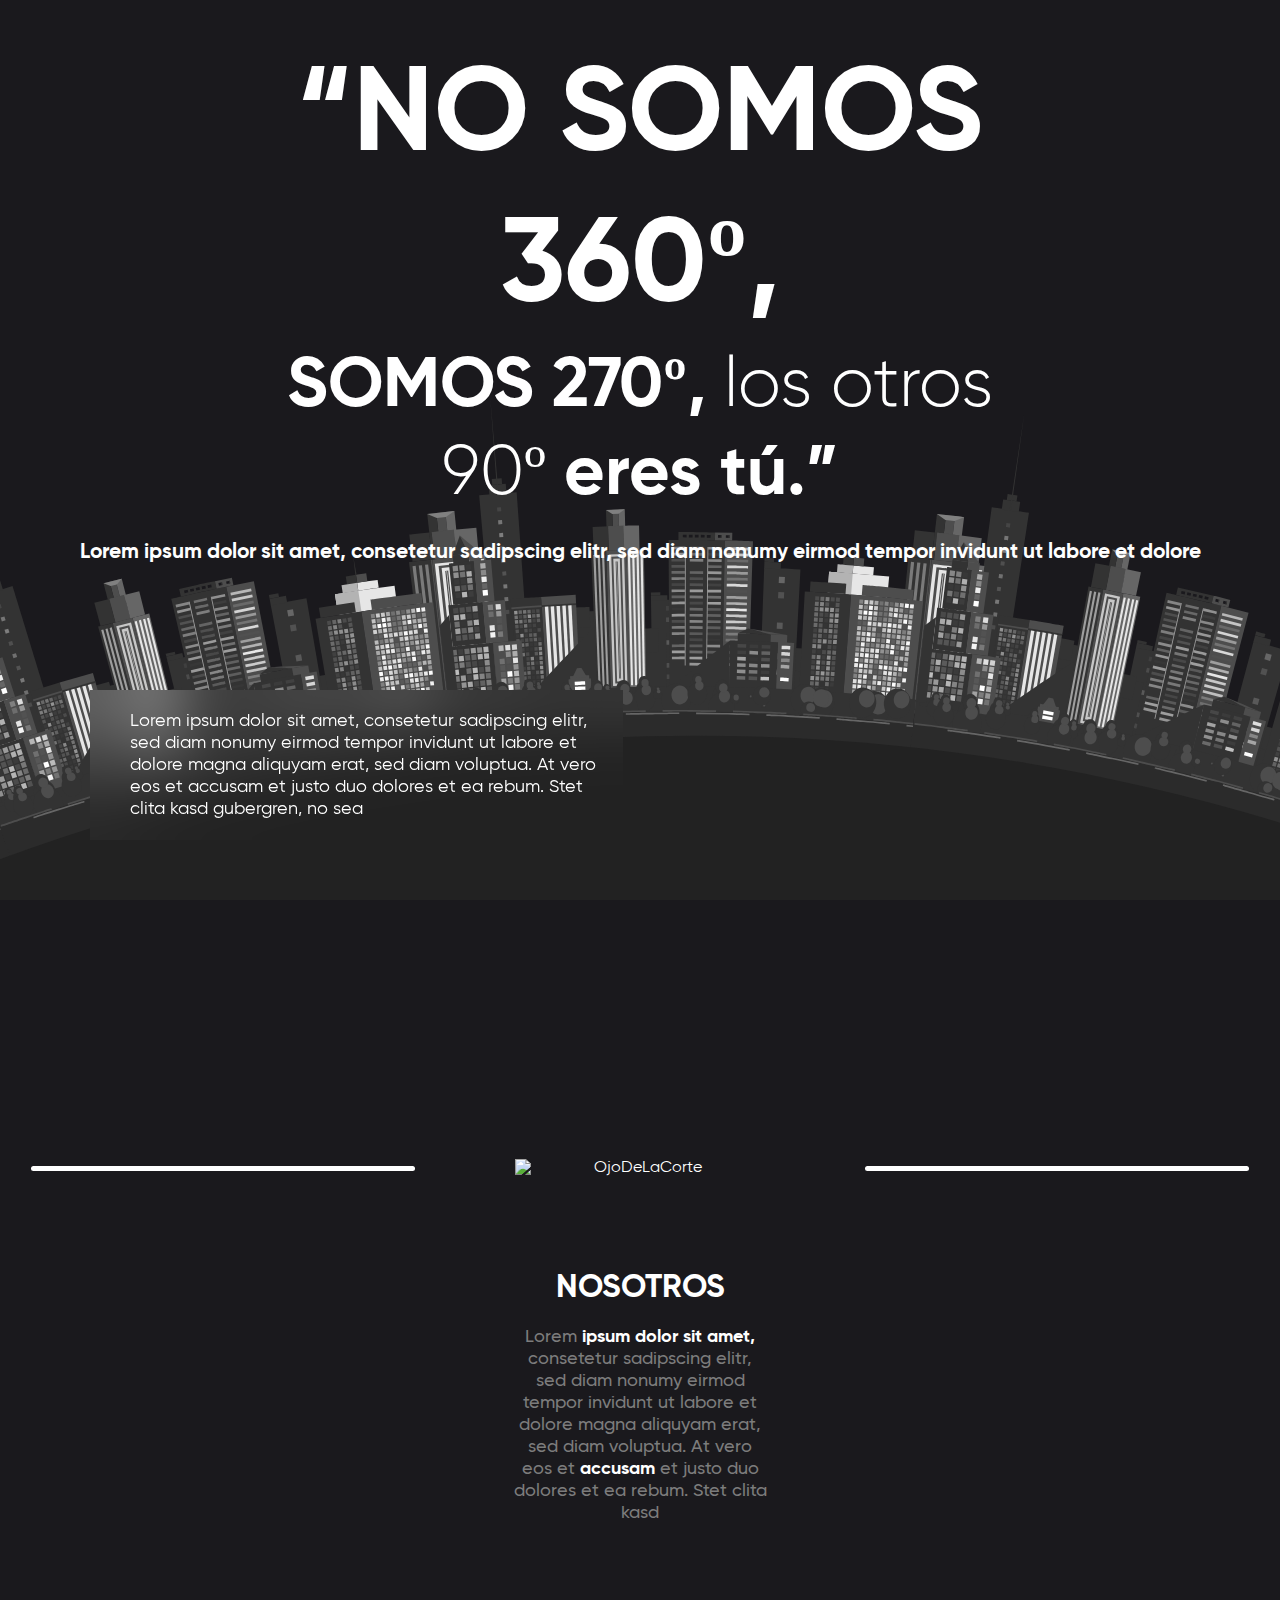
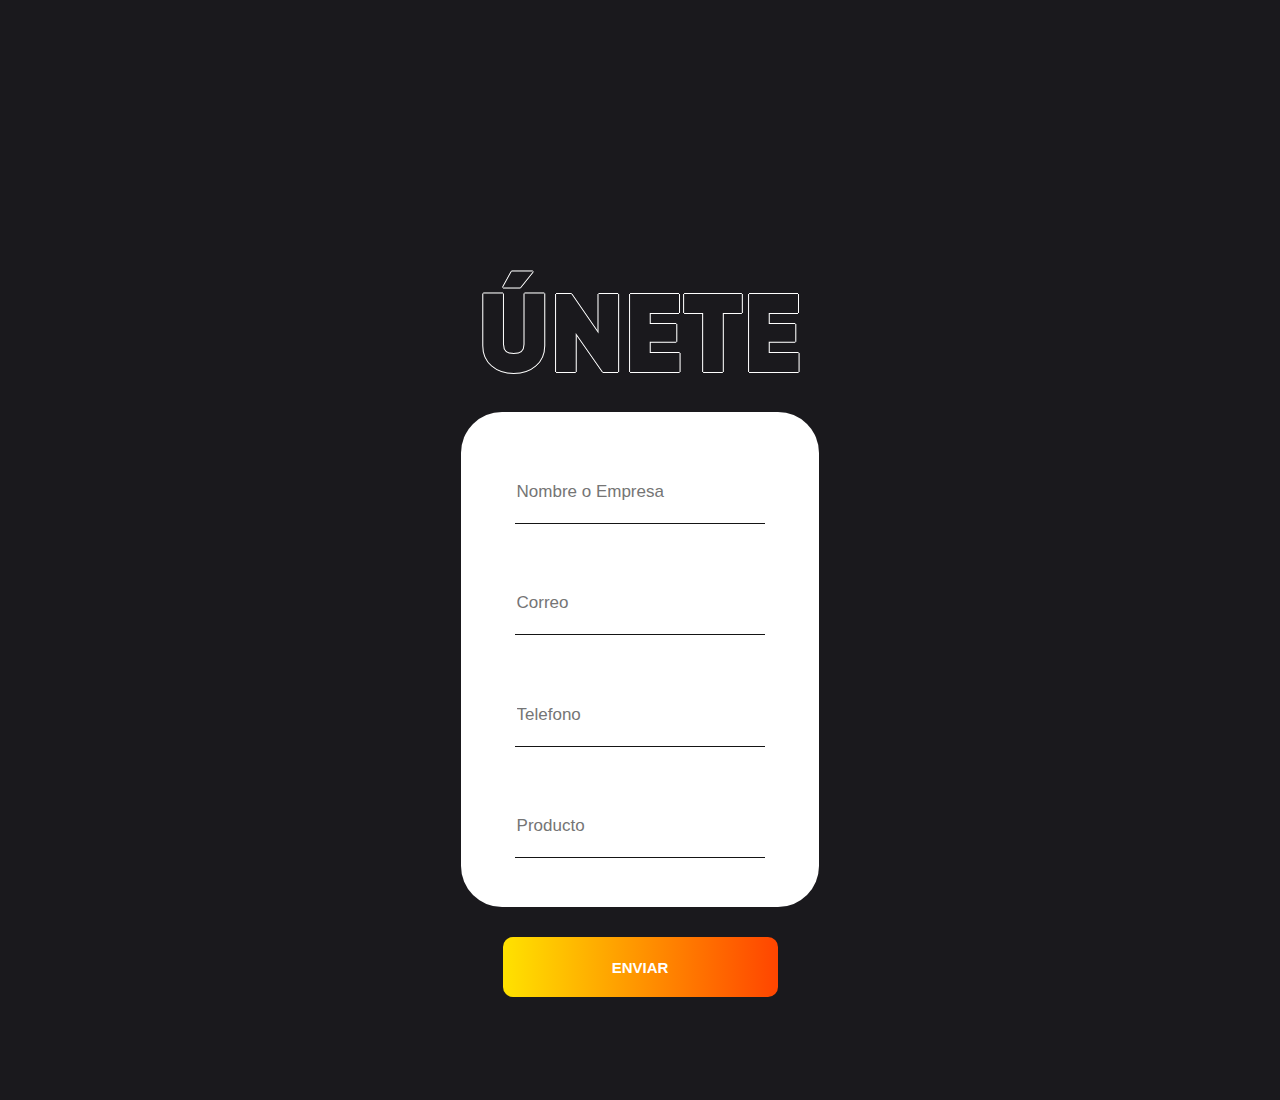
==== index.html @ 064d9508 "contact- main section complete" ====
<!DOCTYPE html>
<html lang="en">
<head>
    <meta charset="UTF-8">
    <meta name="viewport" content="width=device-width, initial-scale=1.0">
    <meta http-equiv="X-UA-Compatible" content="ie=edge">
    <link rel="stylesheet" href="Styles/main.css">
    <title>La Corte de los Buhos</title>
</head>
<body>

<div class="Intro">
    <div class="mainTitle">
        <h1> <span class="big">“NO SOMOS 360º,<br></span>  SOMOS 270º, <span class="small">los otros 90º</span> eres tú.”</h1>
        <p>Lorem ipsum dolor sit amet, consetetur sadipscing elitr, sed diam nonumy eirmod tempor invidunt ut labore et dolore</p>
    </div>
    <div class="bottomDesc">
        <p>Lorem ipsum dolor sit amet, consetetur sadipscing elitr, sed diam nonumy eirmod tempor invidunt ut labore et dolore magna aliquyam erat, sed diam voluptua. At vero eos et accusam et justo duo dolores et ea rebum. Stet clita kasd gubergren, no sea </p>
    </div>
</div>
    
<div class="meetUs">
    <div>
        <div class="Img">
            <span></span><img src="Assets/images/Eye_of_the_court.png" alt="OjoDeLaCorte"><span></span>
        </div>
        <div class="text">
            <h2>NOSOTROS</h2>
            <p>Lorem <span>ipsum dolor sit amet,</span> consetetur sadipscing elitr, sed diam nonumy eirmod tempor invidunt ut labore et dolore magna aliquyam erat, sed diam voluptua. At vero eos et <span>accusam</span>  et justo duo dolores et ea rebum. Stet clita kasd </p>
        </div>
    </div>
</div>

<div class="contactUs">
    <h2>ÚNETE</h2>
        <div class="contact-form">
            <input type="text" name="Client" id="client" placeholder="Nombre o Empresa">
            <input type="email" name="Email" id="email" placeholder="Correo">
            <input type="text" name="Phone" id="phone" placeholder="Telefono">
            <input type="text" name="Product" id="product" placeholder="Producto">
        </div>
        <button id="contactSend">ENVIAR</button>
</div>

<script src="https://www.gstatic.com/firebasejs/6.4.0/firebase-app.js"></script>

<script src="https://www.gstatic.com/firebasejs/5.10.1/firebase-firestore.js"></script>

<script src="https://www.gstatic.com/firebasejs/5.10.1/firebase-storage.js"></script>

<script src="./Scripts/firebase.js"></script>

<script src="./Scripts/main.js"></script>

</body>

</html>
---- Styles/main.css ----
@font-face {
  font-family: 'Gilroy';
  src: url(../../../Assets/fonts/Gilroy/font/39312E_D_0.ttf);
  src: url(../../../Assets/fonts/Gilroy/font/39312E_D_0.eot);
  src: url(../../../Assets/fonts/Gilroy/font/39312E_D_0.woff);
  src: url(.../../../Assets/fonts/Gilroy/font/39312E_D_0.woff2);
  font-weight: 900;
  font-style: normal;
}

@font-face {
  font-family: 'Gilroy';
  src: url(../../../Assets/fonts/Gilroy/font/39312E_C_0.ttf);
  src: url(../../../Assets/fonts/Gilroy/font/39312E_C_0.eot);
  src: url(../../../Assets/fonts/Gilroy/font/39312E_C_0.woff);
  src: url(../../../Assets/fonts/Gilroy/font/39312E_C_0.woff2);
  font-weight: 900;
  font-style: italic;
}

@font-face {
  font-family: 'Gilroy';
  src: url(../../../Assets/fonts/Gilroy/font/39312E_13_0.ttf);
  src: url(../../../Assets/fonts/Gilroy/font/39312E_13_0.eot);
  src: url(../../../Assets/fonts/Gilroy/font/39312E_13_0.woff);
  src: url(../../../Assets/fonts/Gilroy/font/39312E_13_0.woff2);
  font-weight: 800;
  font-style: normal;
}

@font-face {
  font-family: 'Gilroy';
  src: url(../../../Assets/fonts/Gilroy/font/39312E_12_0.ttf);
  src: url(../../../Assets/fonts/Gilroy/font/39312E_12_0.eot);
  src: url(../../../Assets/fonts/Gilroy/font/39312E_12_0.woff);
  src: url(../../../Assets/fonts/Gilroy/font/39312E_12_0.woff2);
  font-weight: 800;
  font-style: italic;
}

@font-face {
  font-family: 'Gilroy';
  src: url(../../../Assets/fonts/Gilroy/font/39312E_F_0.ttf);
  src: url(../../../Assets/fonts/Gilroy/font/39312E_F_0.eot);
  src: url(../../../Assets/fonts/Gilroy/font/39312E_F_0.woff);
  src: url(../../../Assets/fonts/Gilroy/font/39312E_F_0.woff2);
  font-weight: bold;
  font-style: normal;
}

@font-face {
  font-family: 'Gilroy';
  src: url(../../../Assets/fonts/Gilroy/font/39312E_E_0.ttf);
  src: url(../../../Assets/fonts/Gilroy/font/39312E_E_0.eot);
  src: url(../../../Assets/fonts/Gilroy/font/39312E_E_0.woff);
  src: url(../../../Assets/fonts/Gilroy/font/39312E_E_0.woff2);
  font-weight: bold;
  font-style: italic;
}

@font-face {
  font-family: 'Gilroy';
  src: url(../../../Assets/fonts/Gilroy/font/39312E_11_0.ttf);
  src: url(../../../Assets/fonts/Gilroy/font/39312E_11_0.eot);
  src: url(../../../Assets/fonts/Gilroy/font/39312E_11_0.woff);
  src: url(../../../Assets/fonts/Gilroy/font/39312E_11_0.woff2);
  font-weight: 700;
  font-style: normal;
}

@font-face {
  font-family: 'Gilroy';
  src: url(../../../Assets/fonts/Gilroy/font/39312E_10_0.ttf);
  src: url(../../../Assets/fonts/Gilroy/font/39312E_10_0.eot);
  src: url(../../../Assets/fonts/Gilroy/font/39312E_10_0.woff);
  src: url(../../../Assets/fonts/Gilroy/font/39312E_10_0.woff2);
  font-weight: 700;
  font-style: italic;
}

@font-face {
  font-family: 'Gilroy';
  src: url(../../../Assets/fonts/Gilroy/font/39312E_4_0.ttf);
  src: url(../../../Assets/fonts/Gilroy/font/39312E_4_0.eot);
  src: url(../../../Assets/fonts/Gilroy/font/39312E_4_0.woff);
  src: url(../../../Assets/fonts/Gilroy/font/39312E_4_0.woff2);
  font-weight: 600;
  font-style: normal;
}

@font-face {
  font-family: 'Gilroy';
  src: url(../../../Assets/fonts/Gilroy/font/39312E_3_0.ttf);
  src: url(../../../Assets/fonts/Gilroy/font/39312E_3_0.eot);
  src: url(../../../Assets/fonts/Gilroy/font/39312E_3_0.woff);
  src: url(../../../Assets/fonts/Gilroy/font/39312E_3_0.woff2);
  font-weight: 600;
  font-style: italic;
}

@font-face {
  font-family: 'Gilroy';
  src: url(../../../Assets/fonts/Gilroy/font/39312E_9_0.ttf);
  src: url(../../../Assets/fonts/Gilroy/font/39312E_9_0.eot);
  src: url(../../../Assets/fonts/Gilroy/font/39312E_9_0.woff);
  src: url(../../../Assets/fonts/Gilroy/font/39312E_9_0.woff2);
  font-weight: 500;
  font-style: normal;
}

@font-face {
  font-family: 'Gilroy';
  src: url(../../../Assets/fonts/Gilroy/font/39312E_8_0.ttf);
  src: url(../../../Assets/fonts/Gilroy/font/39312E_8_0.eot);
  src: url(../../../Assets/fonts/Gilroy/font/39312E_8_0.woff);
  src: url(../../../Assets/fonts/Gilroy/font/39312E_8_0.woff2);
  font-weight: 500;
  font-style: italic;
}

@font-face {
  font-family: 'Gilroy';
  src: url(../../../Assets/fonts/Gilroy/font/39312E_6_0.ttf);
  src: url(../../../Assets/fonts/Gilroy/font/39312E_6_0.eot);
  src: url(../../../Assets/fonts/Gilroy/font/39312E_6_0.woff);
  src: url(../../../Assets/fonts/Gilroy/font/39312E_6_0.woff2);
  font-weight: 400;
  font-style: normal;
}

@font-face {
  font-family: 'Gilroy';
  src: url(../../../Assets/fonts/Gilroy/font/39312E_7_0.ttf);
  src: url(../../../Assets/fonts/Gilroy/font/39312E_7_0.eot);
  src: url(../../../Assets/fonts/Gilroy/font/39312E_7_0.woff);
  src: url(../../../Assets/fonts/Gilroy/font/39312E_7_0.woff2);
  font-weight: 400;
  font-style: italic;
}

@font-face {
  font-family: 'Gilroy';
  src: url(../../../Assets/fonts/Gilroy/font/39312E_B_0.ttf);
  src: url(../../../Assets/fonts/Gilroy/font/39312E_B_0.eot);
  src: url(../../../Assets/fonts/Gilroy/font/39312E_B_0.woff);
  src: url(../../../Assets/fonts/Gilroy/font/39312E_B_0.woff2);
  font-weight: 300;
  font-style: normal;
}

@font-face {
  font-family: 'Gilroy';
  src: url(../../../Assets/fonts/Gilroy/font/39312E_A_0.ttf);
  src: url(../../../Assets/fonts/Gilroy/font/39312E_A_0.eot);
  src: url(../../../Assets/fonts/Gilroy/font/39312E_A_0.woff);
  src: url(../../../Assets/fonts/Gilroy/font/39312E_A_0.woff2);
  font-weight: 300;
  font-style: italic;
}

@font-face {
  font-family: 'Gilroy';
  src: url(../../../Assets/fonts/Gilroy/font/39312E_5_0.ttf);
  src: url(../../../Assets/fonts/Gilroy/font/39312E_5_0.eot);
  src: url(../../../Assets/fonts/Gilroy/font/39312E_5_0.woff);
  src: url(../../../Assets/fonts/Gilroy/font/39312E_5_0.woff2);
  font-weight: 200;
  font-style: normal;
}

@font-face {
  font-family: 'Gilroy';
  src: url(../../../Assets/fonts/Gilroy/font/39312E_1_0.ttf);
  src: url(../../../Assets/fonts/Gilroy/font/39312E_1_0.eot);
  src: url(../../../Assets/fonts/Gilroy/font/39312E_1_0.woff);
  src: url(../../../Assets/fonts/Gilroy/font/39312E_1_0.woff2);
  font-weight: 200;
  font-style: italic;
}

@font-face {
  font-family: 'Gilroy';
  src: url(../../../Assets/fonts/Gilroy/font/39312E_0_0.ttf);
  src: url(../../../Assets/fonts/Gilroy/font/39312E_0_0.eot);
  src: url(../../../Assets/fonts/Gilroy/font/39312E_0_0.woff);
  src: url(../../../Assets/fonts/Gilroy/font/39312E_0_0.woff2);
  font-weight: 100;
  font-style: normal;
}

@font-face {
  font-family: 'Gilroy';
  src: url(../../../Assets/fonts/Gilroy/font/39312E_2_0.ttf);
  src: url(../../../Assets/fonts/Gilroy/font/39312E_2_0.eot);
  src: url(../../../Assets/fonts/Gilroy/font/39312E_2_0.woff);
  src: url(../../../Assets/fonts/Gilroy/font/39312E_2_0.woff2);
  font-weight: 100;
  font-style: italic;
}

body {
  background: #1A191D;
  color: white;
  font-family: 'Gilroy';
  margin: 0;
}

.Intro {
  height: 100vh;
  width: 100vw;
  display: -webkit-box;
  display: -ms-flexbox;
  display: flex;
  -webkit-box-orient: vertical;
  -webkit-box-direction: normal;
      -ms-flex-direction: column;
          flex-direction: column;
  background: url(../Assets/images/MainCity.svg) center center no-repeat;
}

.Intro .mainTitle {
  height: 70vh;
  width: 100vw;
  -ms-flex-item-align: center;
      align-self: center;
  display: -webkit-box;
  display: -ms-flexbox;
  display: flex;
  -webkit-box-pack: center;
      -ms-flex-pack: center;
          justify-content: center;
  -webkit-box-align: center;
      -ms-flex-align: center;
          align-items: center;
  -webkit-box-orient: vertical;
  -webkit-box-direction: normal;
      -ms-flex-direction: column;
          flex-direction: column;
}

.Intro .mainTitle h1 {
  font-size: 70px;
  font-weight: bold;
  max-width: 60vw;
  text-align: center;
  margin: 0;
}

.Intro .mainTitle h1 .big {
  font-size: 120px;
}

.Intro .mainTitle h1 .small {
  font-weight: 300;
}

.Intro .mainTitle p {
  font-size: 21px;
  font-weight: bold;
  text-align: center;
}

.Intro .bottomDesc {
  width: 100vw;
  height: 30vh;
  display: -webkit-box;
  display: -ms-flexbox;
  display: flex;
  -webkit-box-align: center;
      -ms-flex-align: center;
          align-items: center;
}

.Intro .bottomDesc p {
  margin: 0;
  margin-left: 7vw;
  padding: 20px 20px 20px 40px;
  width: 37vw;
  font-size: 18px;
  font-weight: 400;
  background: transparent black;
  -webkit-backdrop-filter: blur(30px);
          backdrop-filter: blur(30px);
}

.meetUs {
  height: 100vh;
  display: -webkit-box;
  display: -ms-flexbox;
  display: flex;
  -webkit-box-align: center;
      -ms-flex-align: center;
          align-items: center;
  -webkit-box-pack: center;
      -ms-flex-pack: center;
          justify-content: center;
  text-align: center;
  -webkit-box-orient: vertical;
  -webkit-box-direction: normal;
      -ms-flex-direction: column;
          flex-direction: column;
}

.meetUs .Img {
  width: 100vw;
  display: -webkit-box;
  display: -ms-flexbox;
  display: flex;
  -webkit-box-orient: horizontal;
  -webkit-box-direction: normal;
      -ms-flex-direction: row;
          flex-direction: row;
  -webkit-box-align: center;
      -ms-flex-align: center;
          align-items: center;
  -webkit-box-pack: center;
      -ms-flex-pack: center;
          justify-content: center;
}

.meetUs .Img img {
  width: 20vw;
  max-width: 250px;
  margin: 0px 100px;
}

.meetUs .Img span {
  height: 5px;
  background: white;
  border-radius: 4px;
  width: 30vw;
  max-width: 400px;
}

.meetUs .text {
  display: -webkit-box;
  display: -ms-flexbox;
  display: flex;
  -webkit-box-orient: vertical;
  -webkit-box-direction: normal;
      -ms-flex-direction: column;
          flex-direction: column;
  -webkit-box-align: center;
      -ms-flex-align: center;
          align-items: center;
  -webkit-box-pack: center;
      -ms-flex-pack: center;
          justify-content: center;
  margin-top: 90px;
}

.meetUs .text h2 {
  font-size: 32px;
  font-weight: bold;
  margin: 0px;
}

.meetUs .text p {
  font-size: 18px;
  width: 20vw;
  max-width: 300px;
  color: #7C7C7C;
  font-weight: 500;
}

.meetUs .text span {
  color: white;
  font-weight: bold;
}

.contactUs {
  height: 100vh;
  display: -webkit-box;
  display: -ms-flexbox;
  display: flex;
  -webkit-box-align: center;
      -ms-flex-align: center;
          align-items: center;
  -webkit-box-pack: center;
      -ms-flex-pack: center;
          justify-content: center;
  -webkit-box-orient: vertical;
  -webkit-box-direction: normal;
      -ms-flex-direction: column;
          flex-direction: column;
}

.contactUs h2 {
  font-size: 110px;
  font-weight: 800;
  color: #1A191D;
  text-shadow: -1px 0 white, 0 1px white, 1px 0 white, 0 -1px white;
  margin: 0;
}

.contactUs .contact-form {
  background-color: white;
  height: 55vh;
  width: 28vw;
  border-radius: 41px;
  display: -webkit-box;
  display: -ms-flexbox;
  display: flex;
  -webkit-box-orient: vertical;
  -webkit-box-direction: normal;
      -ms-flex-direction: column;
          flex-direction: column;
  -webkit-box-pack: space-evenly;
      -ms-flex-pack: space-evenly;
          justify-content: space-evenly;
}

.contactUs .contact-form input {
  height: 60px;
  margin: 0px 15%;
  border: none;
  border-bottom: 1px solid #151515;
  font-size: 17px;
  font-weight: 300;
}

.contactUs button {
  height: 60px;
  width: 275px;
  border: none;
  border-radius: 10px;
  font-size: 15px;
  font-weight: bold;
  color: white;
  background-image: -webkit-gradient(linear, left top, right top, from(#FFE200), to(#FF4500));
  background-image: linear-gradient(to right, #FFE200, #FF4500);
  margin: 30px;
}
/*# sourceMappingURL=main.css.map */
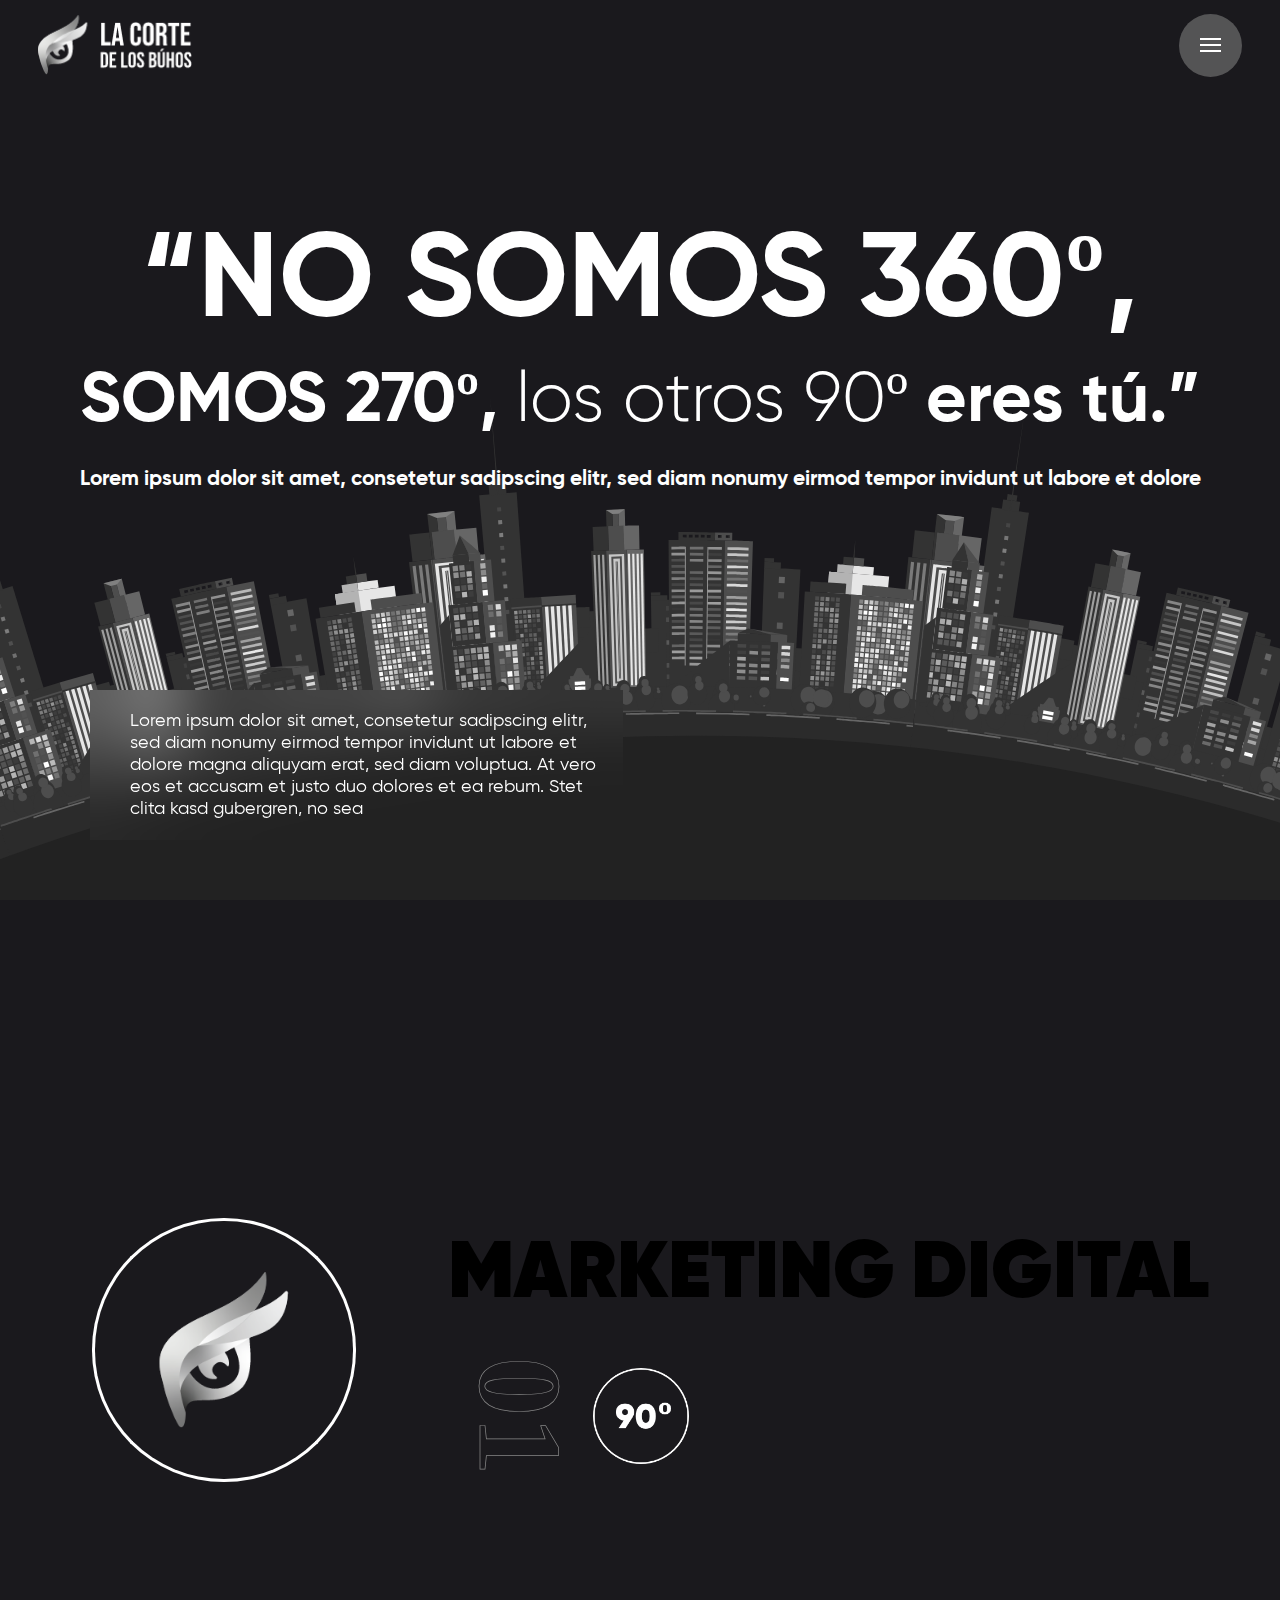
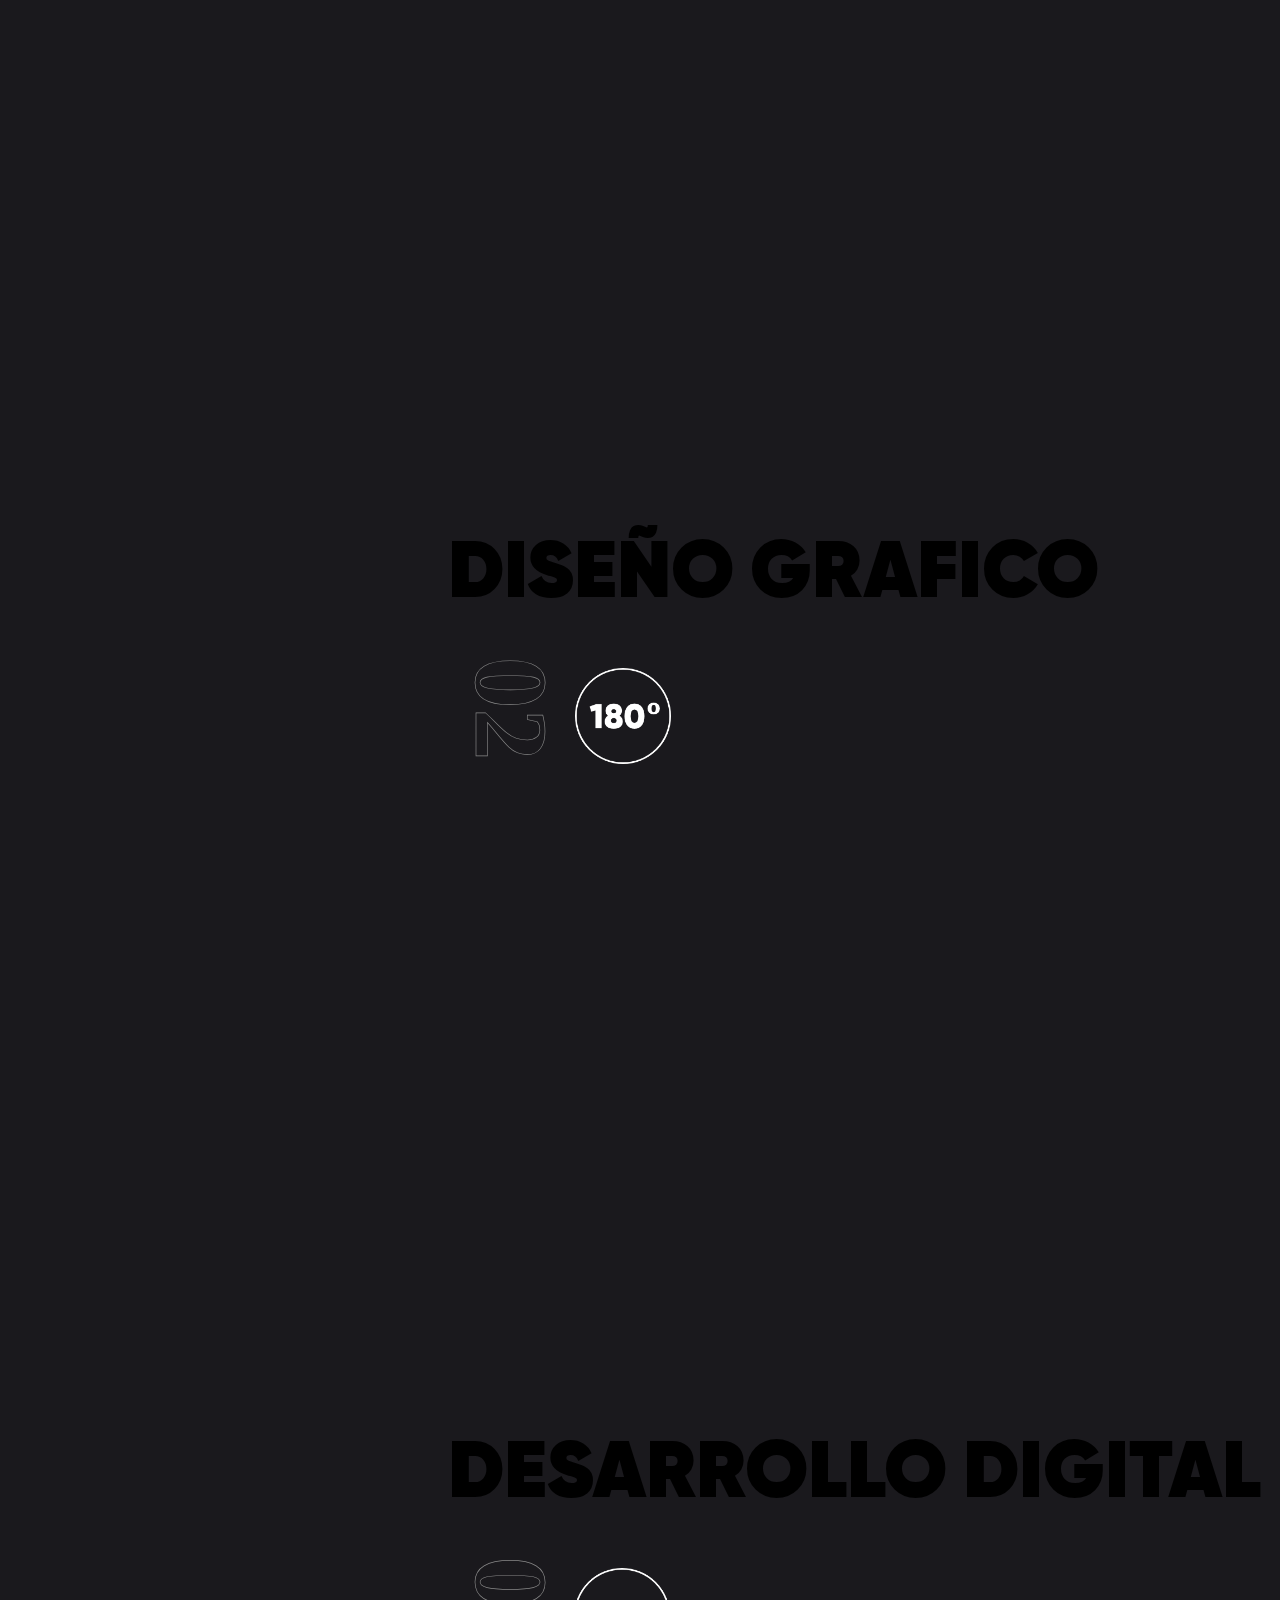
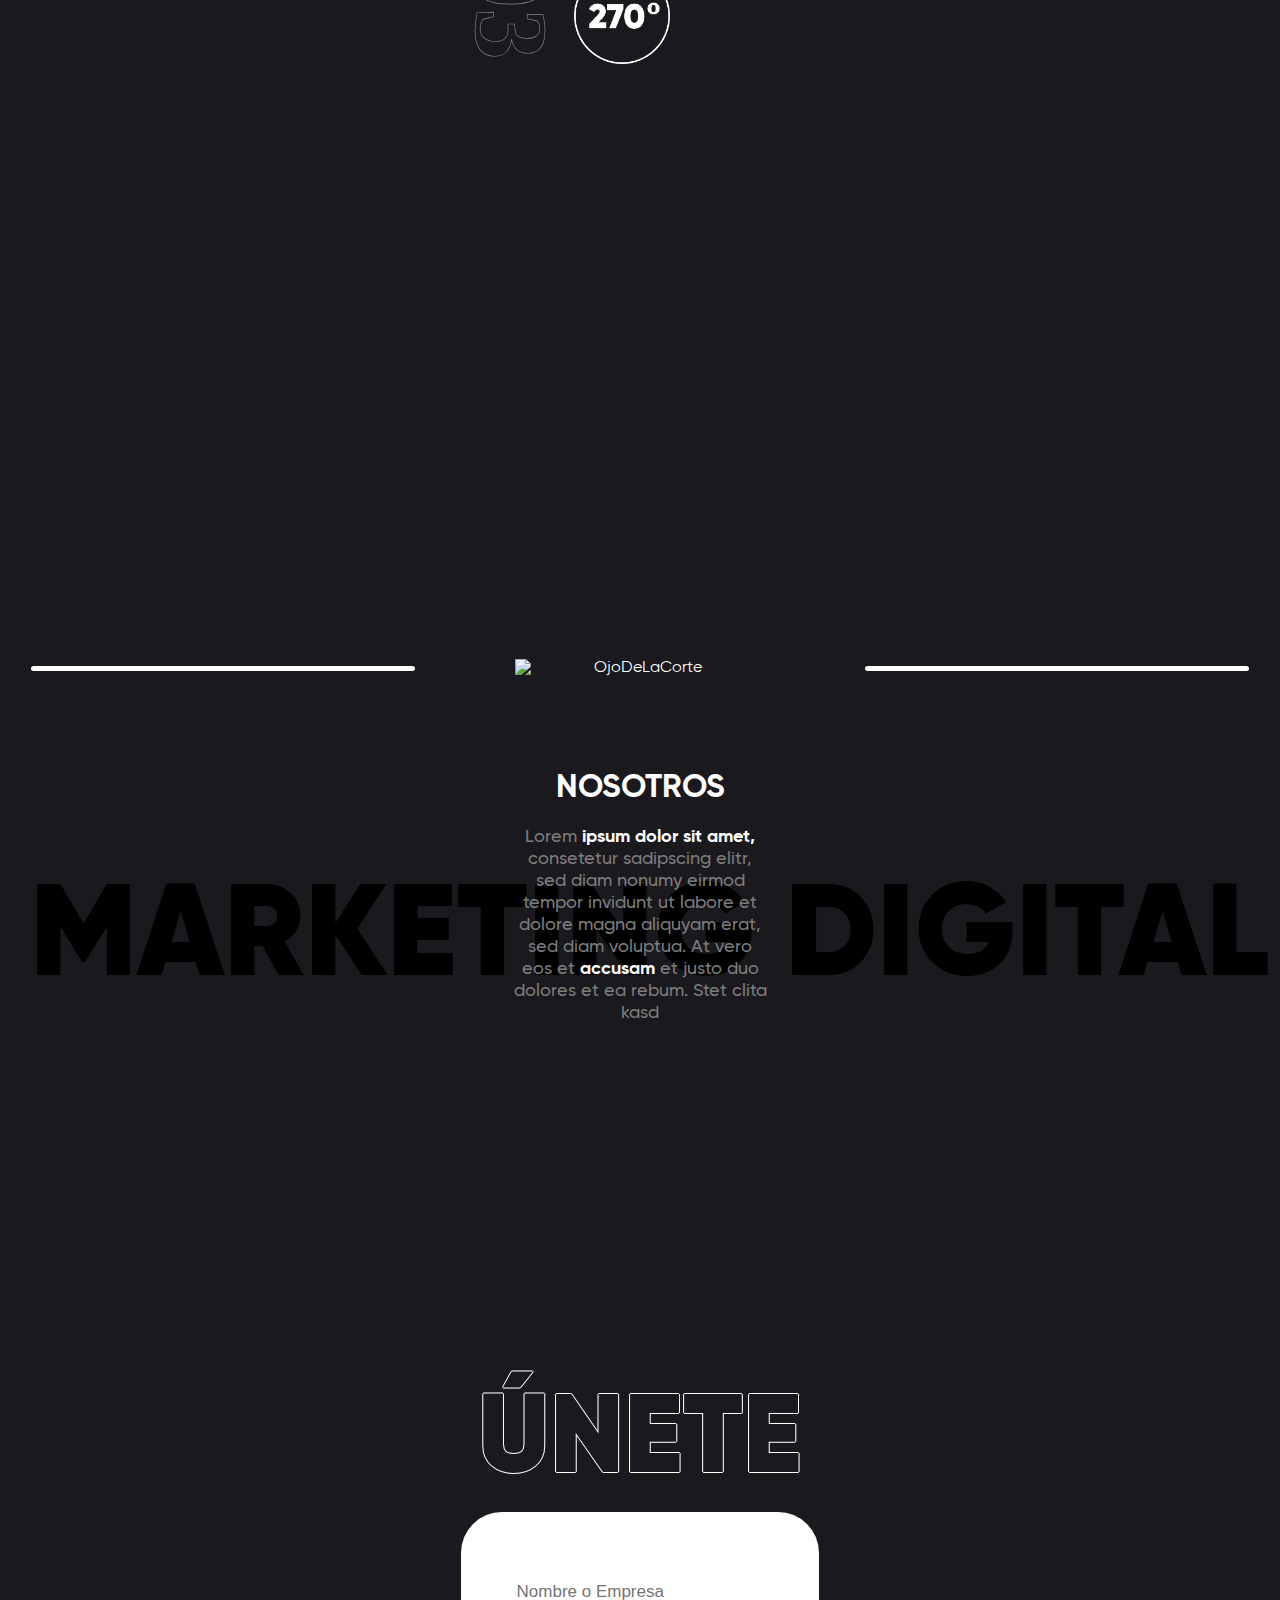
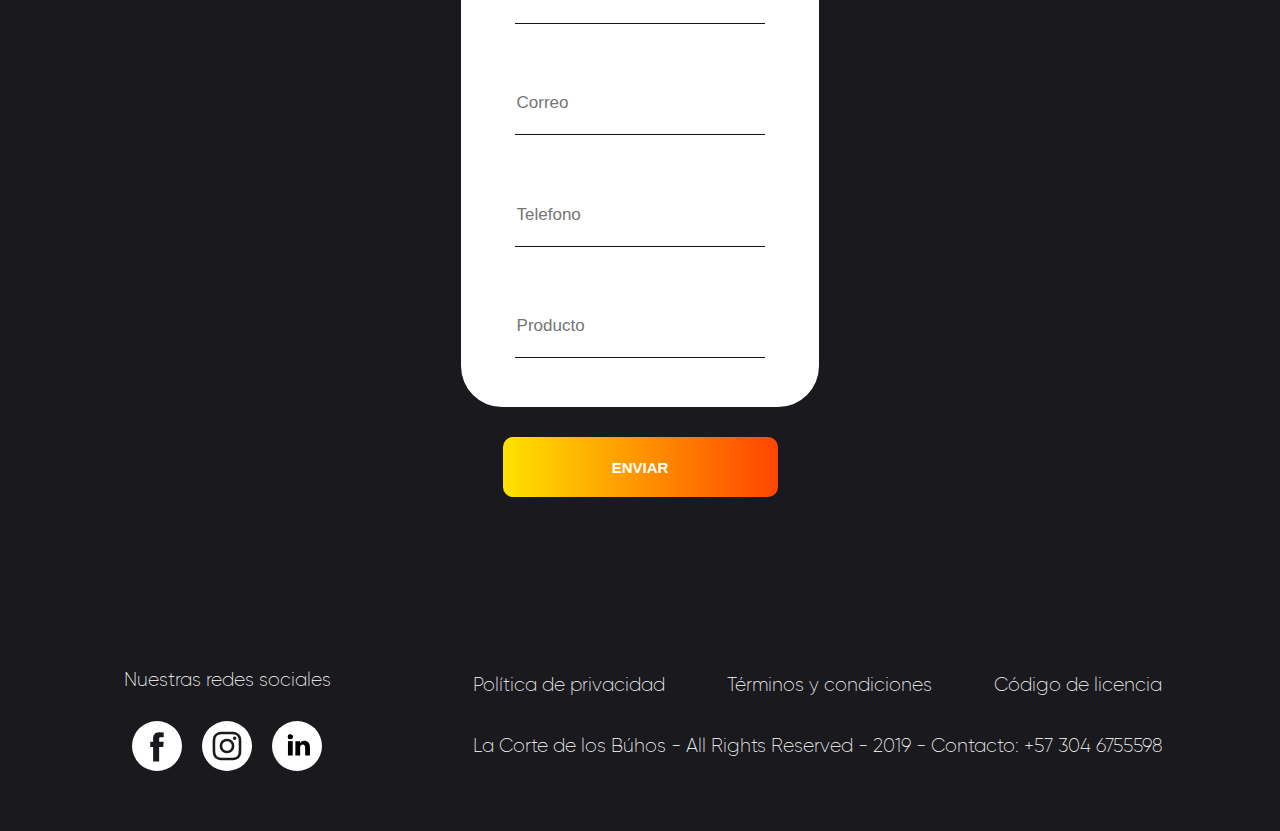
==== commit 89be6758: "Merge branch 'master' of https://github.com/guayGonzalez/LaCorteDeLosBuhos" ====
--- a/index.html
+++ b/index.html
@@ -4,12 +4,23 @@
     <meta charset="UTF-8">
     <meta name="viewport" content="width=device-width, initial-scale=1.0">
     <meta http-equiv="X-UA-Compatible" content="ie=edge">
+    <link rel="shortcut icon" href="./Assets/images/Favicon.png"/>
     <link rel="stylesheet" href="Styles/main.css">
     <title>La Corte de los Buhos</title>
 </head>
 <body>
 
+<div class="NavBar">
+    <img src="./Assets/images/MainLogo.png" alt="LaCorteDeLosBuhos">
+    <div class="menuButton" data-state="closed">
+        <span class="l1"> </span>
+        <span class="l2"> </span>
+        <span class="l2"> </span>
+    </div>
+</div>
+
 <div class="Intro">
+    <div class="logo"></div>
     <div class="mainTitle">
         <h1> <span class="big">“NO SOMOS 360º,<br></span>  SOMOS 270º, <span class="small">los otros 90º</span> eres tú.”</h1>
         <p>Lorem ipsum dolor sit amet, consetetur sadipscing elitr, sed diam nonumy eirmod tempor invidunt ut labore et dolore</p>
@@ -18,9 +29,79 @@
         <p>Lorem ipsum dolor sit amet, consetetur sadipscing elitr, sed diam nonumy eirmod tempor invidunt ut labore et dolore magna aliquyam erat, sed diam voluptua. At vero eos et accusam et justo duo dolores et ea rebum. Stet clita kasd gubergren, no sea </p>
     </div>
 </div>
+
+<div class="Main">
     
+</div>
+    
+<div class="mainSection">
+    <div class="interactiveLogo">
+        <div class="MainLogo">
+            <div class="quarter1">
+                <div class="quarterfill1">
+
+                </div>
+            </div>
+            <div class="quarter2">
+                <div class="quarterfill2">
+                
+                    </div>
+            </div>
+            <div class="quarter3">
+                <div class="quarterfill3">
+                
+                    </div>
+            </div>
+            <div class="quarter4">
+                <div class="quarterfill4">
+            
+                    </div>
+            </div>
+            <img src="./Assets/images/WhiteEye.png" alt="WhiteEye">
+        </div>
+    </div>
+    <div class="mainInformation">
+        <div class="marketingSec infoSec">
+            <div class="infoWrapper">
+            <h2 class="infoTitle" id="markT" >Marketing <span>Digital</span></h2>
+            <div class="hiddenInfo">
+                <p  id="markD">Lorem <span>ipsum dolor sit amet</span> , consetetur sadipscing elitr, sed diam nonumy eirmod tempor invidunt ut labore et dolore magna aliquyam erat, sed diam voluptua. At vero eos et <span> accusam </span>et justo duo dolores et ea rebum. Stet clita kasd gubergren, no sea takimata sanctus est </p>
+            </div>
+            <div class="bottomControls">
+                <img class="number" src="./Assets/images/01.svg" alt="Number1">
+                <img id="90" class="actionBut" src="/Assets/images/90grados.png" alt="90deg" data-state="closed">
+            </div>
+            </div>
+        </div>
+        <div class="designSec infoSec">
+                <div class="infoWrapper">
+                        <h2 class="infoTitle" id="desT" >Diseño <span>Grafico</span></h2>
+                        <div class="hiddenInfo">
+                            <p  id="desD">Lorem <span>ipsum dolor sit amet</span> , consetetur sadipscing elitr, sed diam nonumy eirmod tempor invidunt ut labore et dolore magna aliquyam erat, sed diam voluptua. At vero eos et <span> accusam </span>et justo duo dolores et ea rebum. Stet clita kasd gubergren, no sea takimata sanctus est </p>
+                        </div>
+                        <div class="bottomControls">
+                            <img class="number" src="./Assets/images/02.svg" alt="Number2">
+                            <img id="180" class="actionBut" src="/Assets/images/180grados.png" alt="180deg" data-state="closed">
+                        </div>
+                        </div>
+        </div>
+        <div class="developmentSec infoSec">
+                <div class="infoWrapper">
+                        <h2 class="infoTitle" id="devT" >Desarrollo <span>Digital</span></h2>
+                        <div class="hiddenInfo">
+                            <p  id="devD">Lorem <span>ipsum dolor sit amet</span> , consetetur sadipscing elitr, sed diam nonumy eirmod tempor invidunt ut labore et dolore magna aliquyam erat, sed diam voluptua. At vero eos et <span> accusam </span>et justo duo dolores et ea rebum. Stet clita kasd gubergren, no sea takimata sanctus est </p>
+                        </div>
+                        <div class="bottomControls">
+                            <img class="number" src="./Assets/images/03.svg" alt="Number3">
+                            <img id="270" class="actionBut" src="/Assets/images/270grados.png" alt="2700deg" data-state="closed">
+                        </div>
+                        </div>
+        </div>
+    </div>
+</div>
+
 <div class="meetUs">
-    <div>
+    <div class="top">
         <div class="Img">
             <span></span><img src="Assets/images/Eye_of_the_court.png" alt="OjoDeLaCorte"><span></span>
         </div>
@@ -29,10 +110,14 @@
             <p>Lorem <span>ipsum dolor sit amet,</span> consetetur sadipscing elitr, sed diam nonumy eirmod tempor invidunt ut labore et dolore magna aliquyam erat, sed diam voluptua. At vero eos et <span>accusam</span>  et justo duo dolores et ea rebum. Stet clita kasd </p>
         </div>
     </div>
+    <div class="bottom">
+        <h2 class="N1">&nbsp;marketing digital&nbsp;diseño UX/UI&nbsp;desarrollo&nbsp;</h2>
+        <h2 class="N2">&nbsp;marketing digital&nbsp;diseño UX/UI&nbsp;desarrollo&nbsp;</h2>
+    </div>
 </div>
 
 <div class="contactUs">
-    <h2>ÚNETE</h2>
+        <h2>ÚNETE</h2>
         <div class="contact-form">
             <input type="text" name="Client" id="client" placeholder="Nombre o Empresa">
             <input type="email" name="Email" id="email" placeholder="Correo">
@@ -42,6 +127,27 @@
         <button id="contactSend">ENVIAR</button>
 </div>
 
+<footer>
+    <div class="RRSS">
+       <p>Nuestras redes sociales</p> 
+        <div class="Icons">
+            <img src="./Assets/images/facebook-icon.svg" alt="Facebook">
+            <img src="./Assets/images/instagram-icon.svg" alt="Instagram">
+            <img src="./Assets/images/linkedin-icon.svg" alt="LinkedIn">
+        </div>
+    </div>
+    <div class="infoFoot">
+        <div>
+            <div class="links">
+                <p>Política de privacidad</p><p>Términos y condiciones</p><p>Código de licencia</p>  
+            </div>
+            <p>La Corte de los Búhos - All Rights Reserved - 2019 - Contacto: +57 304 6755598</p> 
+        </div>
+    </div>
+</footer>
+
+<script src="https://ajax.googleapis.com/ajax/libs/jquery/3.4.1/jquery.min.js"></script>
+
 <script src="https://www.gstatic.com/firebasejs/6.4.0/firebase-app.js"></script>
 
 <script src="https://www.gstatic.com/firebasejs/5.10.1/firebase-firestore.js"></script>
@@ -50,7 +156,13 @@
 
 <script src="./Scripts/firebase.js"></script>
 
+<script src="https://cdnjs.cloudflare.com/ajax/libs/ScrollMagic/2.0.7/ScrollMagic.min.js"></script>
+
+<script src="https://cdnjs.cloudflare.com/ajax/libs/ScrollMagic/2.0.7/plugins/debug.addIndicators.min.js"></script>
+
 <script src="./Scripts/main.js"></script>
+
+<script src="./Scripts/scroll.js"></script>
 
 </body>
 
--- a/Styles/main.css
+++ b/Styles/main.css
@@ -205,6 +205,95 @@
   margin: 0;
 }
 
+.fill {
+  background: #FF0074;
+  border-color: #FF0074 !important;
+}
+
+.outerBorder {
+  border-style: solid;
+  border-color: #FF0074 !important;
+}
+
+.fullTitle {
+  color: white !important;
+  text-shadow: none !important;
+}
+
+.fullTitle span {
+  color: #FF0074 !important;
+}
+
+.titleShow {
+  text-shadow: -2px 0 white, 0 2px white, 2px 0 white, 0 -2px white;
+}
+
+.NavBar {
+  height: 10vh;
+  width: 100%;
+  position: fixed;
+  background: transparent;
+  z-index: 2;
+  display: -webkit-box;
+  display: -ms-flexbox;
+  display: flex;
+  -webkit-box-align: center;
+      -ms-flex-align: center;
+          align-items: center;
+  -webkit-box-pack: justify;
+      -ms-flex-pack: justify;
+          justify-content: space-between;
+}
+
+.NavBar img {
+  margin-left: 3vw;
+  -o-object-fit: contain;
+     object-fit: contain;
+  height: 80%;
+  max-height: 60px;
+}
+
+.NavBar .menuButton {
+  height: 70%;
+  max-height: 80px;
+  background: rgba(124, 124, 124, 0.6);
+  margin-right: 3vw;
+  border-radius: 50%;
+  -webkit-transition: all 0.2s ease-in-out;
+  transition: all 0.2s ease-in-out;
+  display: -webkit-box;
+  display: -ms-flexbox;
+  display: flex;
+  -webkit-box-orient: vertical;
+  -webkit-box-direction: normal;
+      -ms-flex-direction: column;
+          flex-direction: column;
+  -webkit-box-align: center;
+      -ms-flex-align: center;
+          align-items: center;
+  -webkit-box-pack: center;
+      -ms-flex-pack: center;
+          justify-content: center;
+  position: relative;
+}
+
+.NavBar .menuButton span {
+  width: 30%;
+  height: 0px;
+  border: 1px solid white;
+  -webkit-transition: all 0.2s linear;
+  transition: all 0.2s linear;
+  margin: 2px;
+}
+
+.NavBar .menuButton:hover {
+  background: #7c7c7c;
+}
+
+.NavBar .menuButton:hover span {
+  width: 50%;
+}
+
 .Intro {
   height: 100vh;
   width: 100vw;
@@ -218,8 +307,18 @@
   background: url(../Assets/images/MainCity.svg) center center no-repeat;
 }
 
+.Intro .logo {
+  height: 10vh;
+  display: -webkit-box;
+  display: -ms-flexbox;
+  display: flex;
+  -webkit-box-align: center;
+      -ms-flex-align: center;
+          align-items: center;
+}
+
 .Intro .mainTitle {
-  height: 70vh;
+  height: 60vh;
   width: 100vw;
   -ms-flex-item-align: center;
       align-self: center;
@@ -241,7 +340,7 @@
 .Intro .mainTitle h1 {
   font-size: 70px;
   font-weight: bold;
-  max-width: 60vw;
+  max-width: 90vw;
   text-align: center;
   margin: 0;
 }
@@ -283,8 +382,227 @@
           backdrop-filter: blur(30px);
 }
 
+.mainSection {
+  height: 300vh;
+  width: 100vw;
+  display: -webkit-box;
+  display: -ms-flexbox;
+  display: flex;
+  -webkit-box-orient: horizontal;
+  -webkit-box-direction: normal;
+      -ms-flex-direction: row;
+          flex-direction: row;
+}
+
+.mainSection .interactiveLogo {
+  height: 100vh;
+  width: 35%;
+  margin: 0 !important;
+  display: -webkit-box;
+  display: -ms-flexbox;
+  display: flex;
+  -webkit-box-pack: center;
+      -ms-flex-pack: center;
+          justify-content: center;
+  -webkit-box-align: center;
+      -ms-flex-align: center;
+          align-items: center;
+}
+
+.mainSection .interactiveLogo .MainLogo {
+  position: relative;
+  width: 70%;
+  margin: 0 auto;
+}
+
+.mainSection .interactiveLogo .MainLogo div {
+  position: absolute;
+  width: 50%;
+  height: 50%;
+}
+
+.mainSection .interactiveLogo .MainLogo .quarter1 {
+  top: 0;
+  left: 0;
+  border-width: 0 3px 3px 0;
+}
+
+.mainSection .interactiveLogo .MainLogo .quarter1 .quarterfill1 {
+  height: 82%;
+  width: 82%;
+  bottom: 0;
+  right: 0;
+  border-radius: 100% 0 0 0;
+  -webkit-transition: background-color 0.8s ease-in-out;
+  transition: background-color 0.8s ease-in-out;
+  border: solid white;
+  border-width: 3px 0 0 3px;
+}
+
+.mainSection .interactiveLogo .MainLogo .quarter2 {
+  top: 0;
+  right: 0;
+  border-width: 0 0 3px 0;
+}
+
+.mainSection .interactiveLogo .MainLogo .quarter2 .quarterfill2 {
+  height: 82%;
+  width: 82%;
+  bottom: 0;
+  left: 0;
+  border-radius: 0 100% 0 0;
+  -webkit-transition: background-color 0.8s ease-in-out;
+  transition: background-color 0.8s ease-in-out;
+  border: solid white;
+  border-width: 3px 3px 0 0;
+}
+
+.mainSection .interactiveLogo .MainLogo .quarter3 {
+  bottom: 0;
+  right: 0;
+}
+
+.mainSection .interactiveLogo .MainLogo .quarter3 .quarterfill3 {
+  height: 82%;
+  width: 82%;
+  top: 0;
+  left: 0;
+  border-radius: 0 0 100% 0;
+  -webkit-transition: background-color 0.8s ease-in-out;
+  transition: background-color 0.8s ease-in-out;
+  border: solid white;
+  border-width: 0 3px 3px 0;
+}
+
+.mainSection .interactiveLogo .MainLogo .quarter4 {
+  bottom: 0;
+  left: 0;
+  border-width: 0 3px 0 0;
+}
+
+.mainSection .interactiveLogo .MainLogo .quarter4 .quarterfill4 {
+  height: 82%;
+  width: 82%;
+  top: 0;
+  right: 0;
+  border-radius: 0 0 0 100%;
+  -webkit-transition: background-color 0.8s ease-in-out;
+  transition: background-color 0.8s ease-in-out;
+  border: solid white;
+  border-width: 0 0 3px 3px;
+}
+
+.mainSection .interactiveLogo .MainLogo img {
+  position: absolute;
+  top: 25%;
+  left: 50%;
+  -webkit-transform: translateX(-50%);
+          transform: translateX(-50%);
+  height: 50%;
+  -o-object-fit: contain;
+     object-fit: contain;
+}
+
+.mainSection .mainInformation {
+  width: 65%;
+  display: -webkit-box;
+  display: -ms-flexbox;
+  display: flex;
+  -webkit-box-orient: vertical;
+  -webkit-box-direction: normal;
+      -ms-flex-direction: column;
+          flex-direction: column;
+}
+
+.mainSection .mainInformation .infoSec {
+  height: 100vh;
+  display: -webkit-box;
+  display: -ms-flexbox;
+  display: flex;
+  -webkit-box-align: center;
+      -ms-flex-align: center;
+          align-items: center;
+}
+
+.mainSection .mainInformation .infoSec .infoWrapper {
+  display: -webkit-box;
+  display: -ms-flexbox;
+  display: flex;
+  -webkit-box-orient: vertical;
+  -webkit-box-direction: normal;
+      -ms-flex-direction: column;
+          flex-direction: column;
+  -webkit-box-pack: center;
+      -ms-flex-pack: center;
+          justify-content: center;
+  -webkit-box-align: initial;
+      -ms-flex-align: initial;
+          align-items: initial;
+}
+
+.mainSection .mainInformation .infoSec .infoWrapper .infoTitle {
+  font-size: 80px;
+  font-weight: 900;
+  text-transform: uppercase;
+  color: black;
+  margin: 0;
+  -webkit-transition: all 0.5s ease-in-out;
+  transition: all 0.5s ease-in-out;
+}
+
+.mainSection .mainInformation .infoSec .infoWrapper .hiddenInfo p {
+  display: none;
+  font-weight: 400;
+  font-size: 18px;
+  width: 50%;
+  color: #7C7C7C;
+}
+
+.mainSection .mainInformation .infoSec .infoWrapper .hiddenInfo p span {
+  font-weight: 600;
+  color: white;
+}
+
+.mainSection .mainInformation .infoSec .infoWrapper .bottomControls {
+  display: -webkit-box;
+  display: -ms-flexbox;
+  display: flex;
+  -webkit-box-align: center;
+      -ms-flex-align: center;
+          align-items: center;
+  -webkit-box-pack: left;
+      -ms-flex-pack: left;
+          justify-content: left;
+  height: 120px;
+  width: 100%;
+  margin-top: 30px;
+}
+
+.mainSection .mainInformation .infoSec .infoWrapper .bottomControls .number {
+  height: 100%;
+  -o-object-fit: contain;
+     object-fit: contain;
+}
+
+.mainSection .mainInformation .infoSec .infoWrapper .bottomControls .actionBut {
+  height: 80%;
+  -o-object-fit: contain;
+     object-fit: contain;
+  -webkit-transition: all 0.5s ease-in-out;
+  transition: all 0.5s ease-in-out;
+}
+
+.mainSection .mainInformation .infoSec .infoWrapper .bottomControls .actionBut:hover {
+  height: 100%;
+}
+
 .meetUs {
   height: 100vh;
+  position: relative;
+}
+
+.meetUs .top {
+  height: 100%;
   display: -webkit-box;
   display: -ms-flexbox;
   display: flex;
@@ -299,9 +617,11 @@
   -webkit-box-direction: normal;
       -ms-flex-direction: column;
           flex-direction: column;
-}
-
-.meetUs .Img {
+  z-index: 1;
+  position: absolute;
+}
+
+.meetUs .top .Img {
   width: 100vw;
   display: -webkit-box;
   display: -ms-flexbox;
@@ -318,13 +638,13 @@
           justify-content: center;
 }
 
-.meetUs .Img img {
+.meetUs .top .Img img {
   width: 20vw;
   max-width: 250px;
   margin: 0px 100px;
 }
 
-.meetUs .Img span {
+.meetUs .top .Img span {
   height: 5px;
   background: white;
   border-radius: 4px;
@@ -332,7 +652,7 @@
   max-width: 400px;
 }
 
-.meetUs .text {
+.meetUs .top .text {
   display: -webkit-box;
   display: -ms-flexbox;
   display: flex;
@@ -349,13 +669,13 @@
   margin-top: 90px;
 }
 
-.meetUs .text h2 {
+.meetUs .top .text h2 {
   font-size: 32px;
   font-weight: bold;
   margin: 0px;
 }
 
-.meetUs .text p {
+.meetUs .top .text p {
   font-size: 18px;
   width: 20vw;
   max-width: 300px;
@@ -363,9 +683,91 @@
   font-weight: 500;
 }
 
-.meetUs .text span {
+.meetUs .top .text span {
   color: white;
   font-weight: bold;
+}
+
+.meetUs .bottom {
+  height: 30%;
+  width: 100%;
+  z-index: -1;
+  position: absolute;
+  top: 45%;
+  display: -webkit-box;
+  display: -ms-flexbox;
+  display: flex;
+  -webkit-box-align: center;
+      -ms-flex-align: center;
+          align-items: center;
+  overflow: hidden;
+  white-space: nowrap;
+  background: transparent;
+}
+
+.meetUs .bottom h2 {
+  font-size: 130px;
+  font-weight: 800;
+  text-transform: uppercase;
+  color: black;
+}
+
+.meetUs .bottom .N1 {
+  display: inline-block;
+  -webkit-animation: marquee 20s linear infinite;
+          animation: marquee 20s linear infinite;
+}
+
+.meetUs .bottom .N2 {
+  display: inline-block;
+  -webkit-animation: marquee2 20s linear infinite;
+          animation: marquee2 20s linear infinite;
+  -webkit-animation-delay: 10s;
+          animation-delay: 10s;
+}
+
+@-webkit-keyframes marquee {
+  from {
+    -webkit-transform: translateX(100%);
+            transform: translateX(100%);
+  }
+  to {
+    -webkit-transform: translateX(-100%);
+            transform: translateX(-100%);
+  }
+}
+
+@keyframes marquee {
+  from {
+    -webkit-transform: translateX(100%);
+            transform: translateX(100%);
+  }
+  to {
+    -webkit-transform: translateX(-100%);
+            transform: translateX(-100%);
+  }
+}
+
+@-webkit-keyframes marquee2 {
+  from {
+    -webkit-transform: translateX(0%);
+            transform: translateX(0%);
+  }
+  to {
+    -webkit-transform: translateX(-200%);
+            transform: translateX(-200%);
+  }
+}
+
+@keyframes marquee2 {
+  from {
+    -webkit-transform: translateX(0%);
+            transform: translateX(0%);
+  }
+  to {
+    -webkit-transform: translateX(-200%);
+            transform: translateX(-200%);
+  }
 }
 
 .contactUs {
@@ -431,4 +833,77 @@
   background-image: linear-gradient(to right, #FFE200, #FF4500);
   margin: 30px;
 }
+
+footer {
+  padding: 50px;
+  font-size: 19px;
+  font-weight: 200;
+  display: -webkit-box;
+  display: -ms-flexbox;
+  display: flex;
+  -webkit-box-orient: horizontal;
+  -webkit-box-direction: normal;
+      -ms-flex-direction: row;
+          flex-direction: row;
+}
+
+footer .RRSS {
+  width: 30vw;
+  display: -webkit-box;
+  display: -ms-flexbox;
+  display: flex;
+  -webkit-box-orient: vertical;
+  -webkit-box-direction: normal;
+      -ms-flex-direction: column;
+          flex-direction: column;
+  -webkit-box-pack: center;
+      -ms-flex-pack: center;
+          justify-content: center;
+  -webkit-box-align: center;
+      -ms-flex-align: center;
+          align-items: center;
+}
+
+footer .RRSS .Icons {
+  display: -webkit-box;
+  display: -ms-flexbox;
+  display: flex;
+  -webkit-box-pack: center;
+      -ms-flex-pack: center;
+          justify-content: center;
+  -webkit-box-align: center;
+      -ms-flex-align: center;
+          align-items: center;
+}
+
+footer .RRSS .Icons img {
+  height: 50px;
+  width: 50px;
+  margin: 10px;
+}
+
+footer .infoFoot {
+  width: 70vw;
+  display: -webkit-box;
+  display: -ms-flexbox;
+  display: flex;
+  -webkit-box-pack: center;
+      -ms-flex-pack: center;
+          justify-content: center;
+  -webkit-box-align: center;
+      -ms-flex-align: center;
+          align-items: center;
+}
+
+footer .infoFoot .links {
+  display: -webkit-box;
+  display: -ms-flexbox;
+  display: flex;
+  -webkit-box-align: center;
+      -ms-flex-align: center;
+          align-items: center;
+  -webkit-box-pack: justify;
+      -ms-flex-pack: justify;
+          justify-content: space-between;
+}
 /*# sourceMappingURL=main.css.map */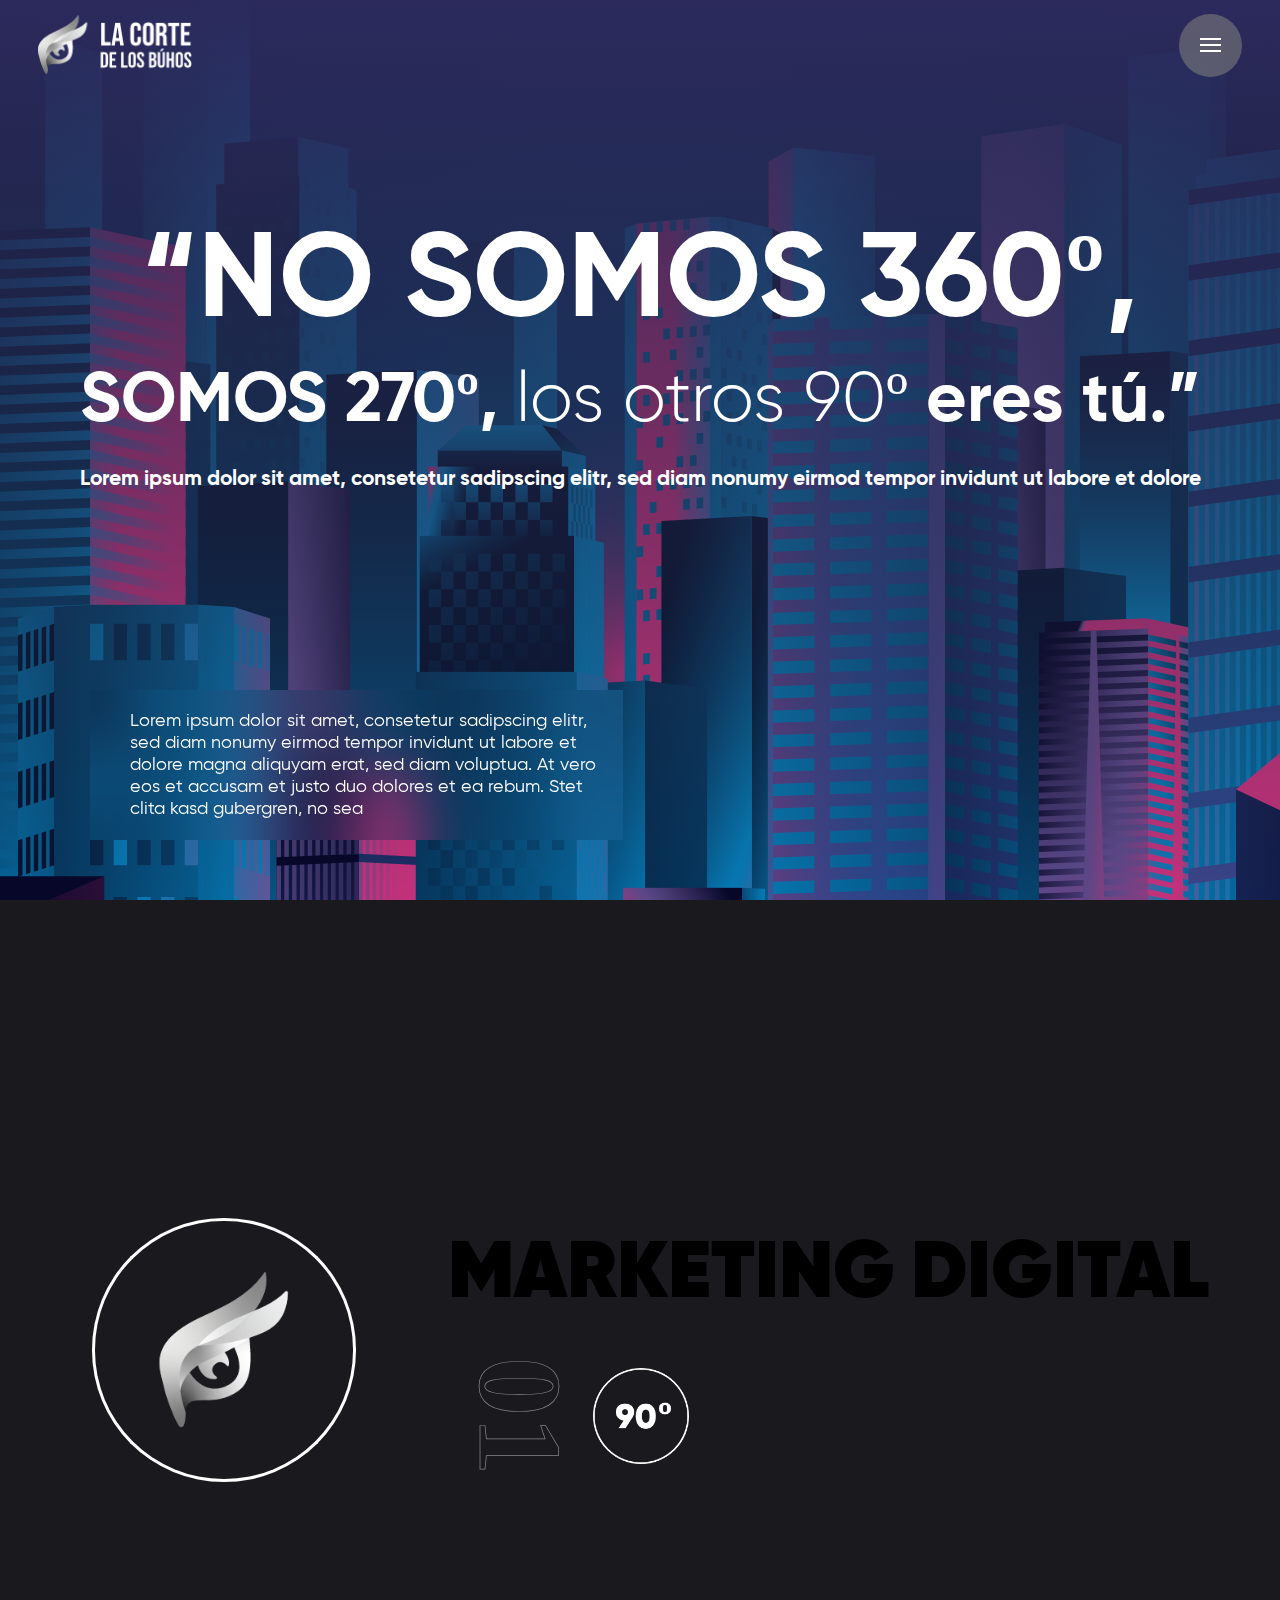
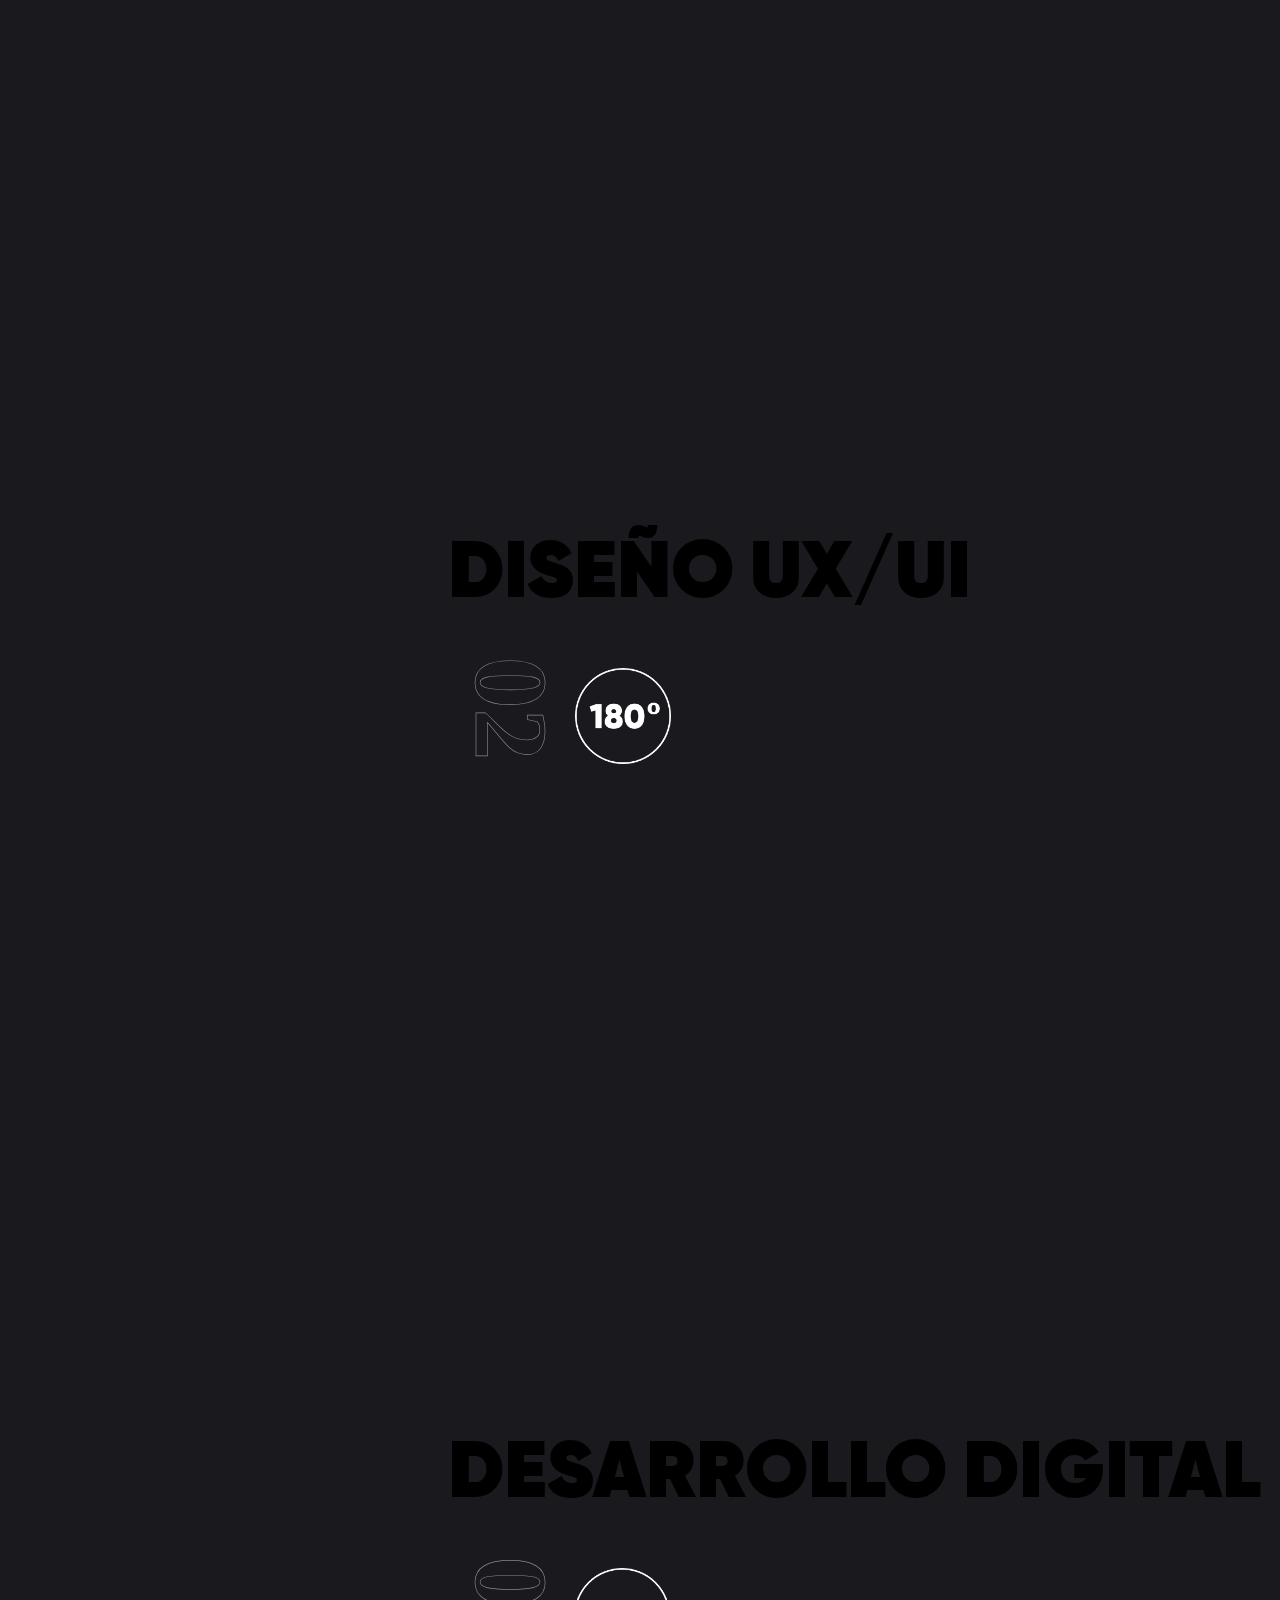
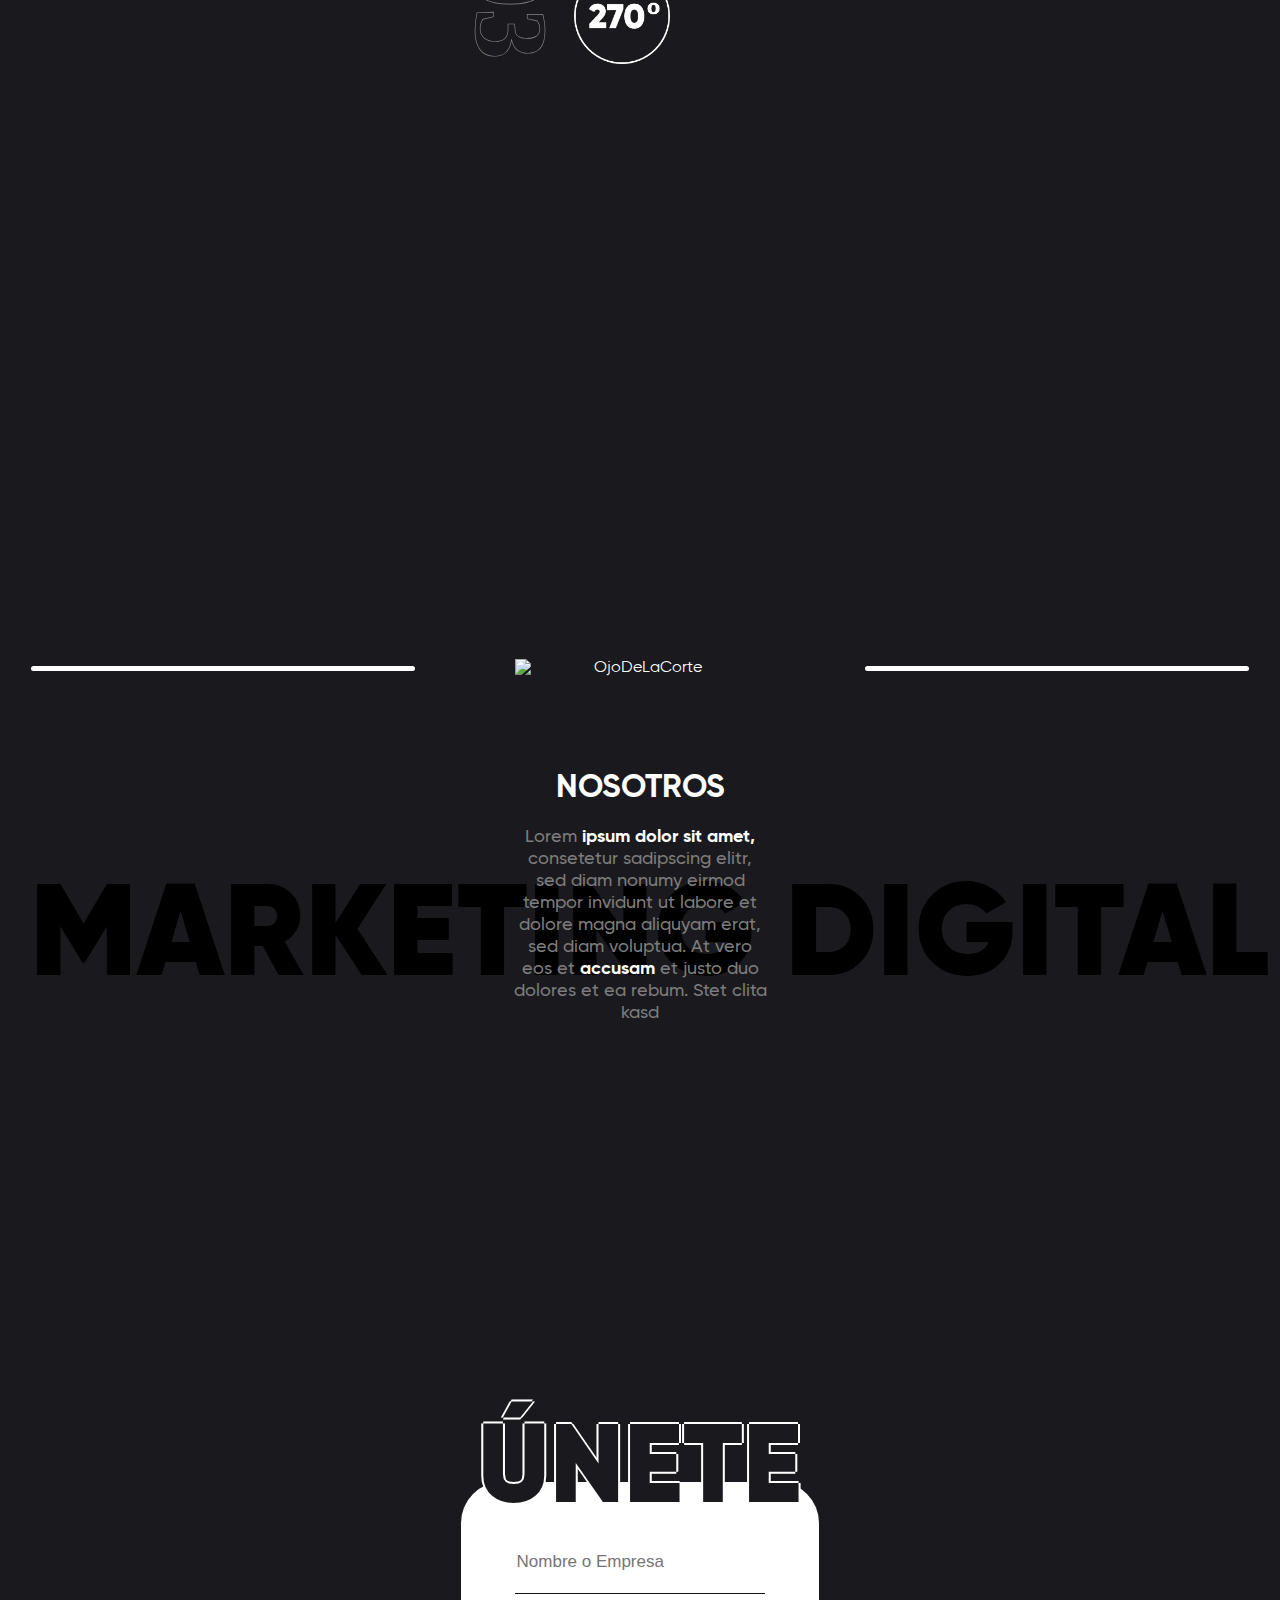
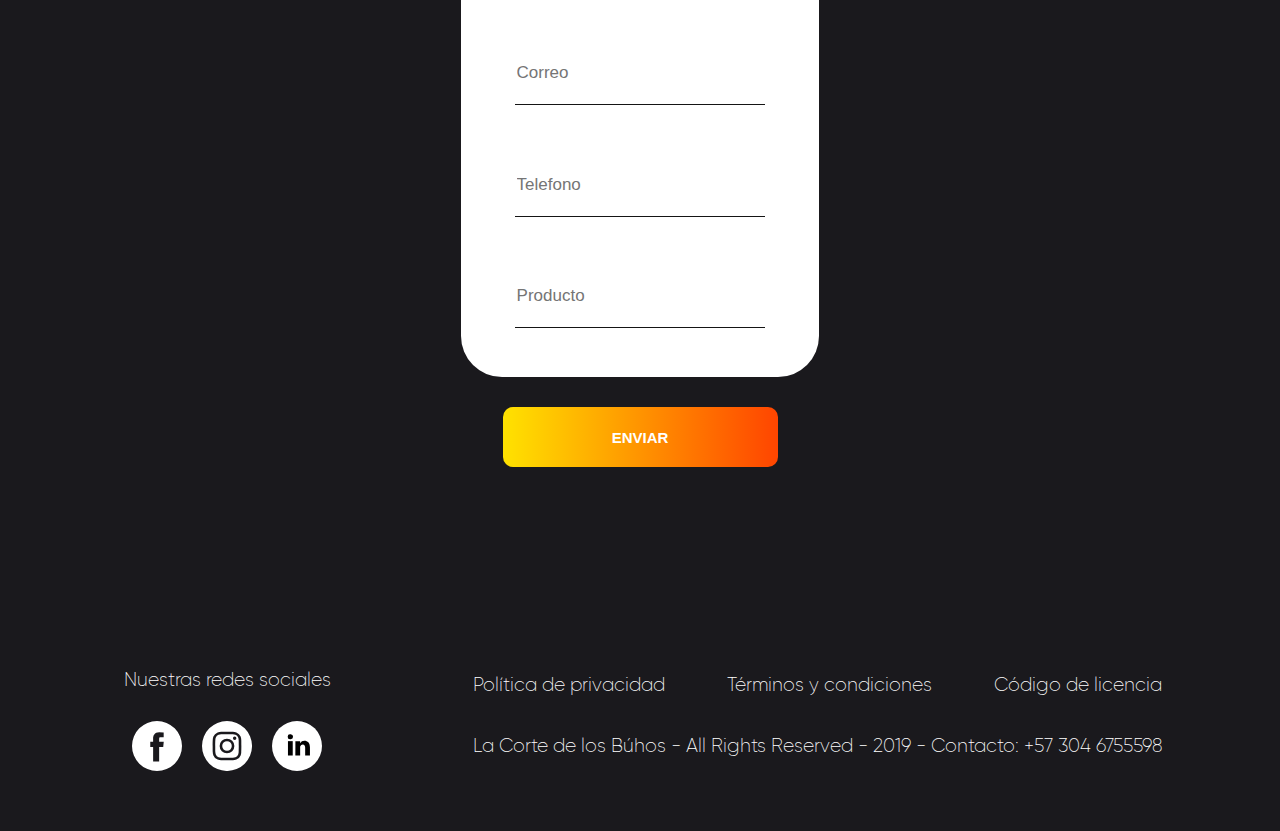
==== commit 4a7b6fb0: "v1.0.2" ====
--- a/index.html
+++ b/index.html
@@ -12,6 +12,14 @@
 
 <div class="NavBar">
     <img src="./Assets/images/MainLogo.png" alt="LaCorteDeLosBuhos">
+    <div class="menu">
+        <ul>
+            <li><a href="#Header">Home</a></li>
+            <li><a href="#Main">Servicios</a></li>
+            <li><a href="#Us">Nosotros</a></li>
+            <li><a href="#Contact">Contactanos</a></li>
+        </ul>
+    </div>
     <div class="menuButton" data-state="closed">
         <span class="l1"> </span>
         <span class="l2"> </span>
@@ -19,7 +27,7 @@
     </div>
 </div>
 
-<div class="Intro">
+<div class="Intro" id="Header">
     <div class="logo"></div>
     <div class="mainTitle">
         <h1> <span class="big">“NO SOMOS 360º,<br></span>  SOMOS 270º, <span class="small">los otros 90º</span> eres tú.”</h1>
@@ -29,12 +37,8 @@
         <p>Lorem ipsum dolor sit amet, consetetur sadipscing elitr, sed diam nonumy eirmod tempor invidunt ut labore et dolore magna aliquyam erat, sed diam voluptua. At vero eos et accusam et justo duo dolores et ea rebum. Stet clita kasd gubergren, no sea </p>
     </div>
 </div>
-
-<div class="Main">
-    
-</div>
-    
-<div class="mainSection">
+ 
+<div class="mainSection" id="Main">
     <div class="interactiveLogo">
         <div class="MainLogo">
             <div class="quarter1">
@@ -63,7 +67,7 @@
     <div class="mainInformation">
         <div class="marketingSec infoSec">
             <div class="infoWrapper">
-            <h2 class="infoTitle" id="markT" >Marketing <span>Digital</span></h2>
+            <h2 class="infoTitle" id="markT" >Marketing <span class="pink">Digital</span></h2>
             <div class="hiddenInfo">
                 <p  id="markD">Lorem <span>ipsum dolor sit amet</span> , consetetur sadipscing elitr, sed diam nonumy eirmod tempor invidunt ut labore et dolore magna aliquyam erat, sed diam voluptua. At vero eos et <span> accusam </span>et justo duo dolores et ea rebum. Stet clita kasd gubergren, no sea takimata sanctus est </p>
             </div>
@@ -75,7 +79,7 @@
         </div>
         <div class="designSec infoSec">
                 <div class="infoWrapper">
-                        <h2 class="infoTitle" id="desT" >Diseño <span>Grafico</span></h2>
+                        <h2 class="infoTitle" id="desT" >Diseño <span class="orange">UX/UI</span></h2>
                         <div class="hiddenInfo">
                             <p  id="desD">Lorem <span>ipsum dolor sit amet</span> , consetetur sadipscing elitr, sed diam nonumy eirmod tempor invidunt ut labore et dolore magna aliquyam erat, sed diam voluptua. At vero eos et <span> accusam </span>et justo duo dolores et ea rebum. Stet clita kasd gubergren, no sea takimata sanctus est </p>
                         </div>
@@ -87,7 +91,7 @@
         </div>
         <div class="developmentSec infoSec">
                 <div class="infoWrapper">
-                        <h2 class="infoTitle" id="devT" >Desarrollo <span>Digital</span></h2>
+                        <h2 class="infoTitle" id="devT" >Desarrollo <span class="yellow">Digital</span></h2>
                         <div class="hiddenInfo">
                             <p  id="devD">Lorem <span>ipsum dolor sit amet</span> , consetetur sadipscing elitr, sed diam nonumy eirmod tempor invidunt ut labore et dolore magna aliquyam erat, sed diam voluptua. At vero eos et <span> accusam </span>et justo duo dolores et ea rebum. Stet clita kasd gubergren, no sea takimata sanctus est </p>
                         </div>
@@ -100,7 +104,7 @@
     </div>
 </div>
 
-<div class="meetUs">
+<div class="meetUs" id="Us">
     <div class="top">
         <div class="Img">
             <span></span><img src="Assets/images/Eye_of_the_court.png" alt="OjoDeLaCorte"><span></span>
@@ -116,7 +120,7 @@
     </div>
 </div>
 
-<div class="contactUs">
+<div class="contactUs" id="Contact">
         <h2>ÚNETE</h2>
         <div class="contact-form">
             <input type="text" name="Client" id="client" placeholder="Nombre o Empresa">
@@ -158,8 +162,6 @@
 
 <script src="https://cdnjs.cloudflare.com/ajax/libs/ScrollMagic/2.0.7/ScrollMagic.min.js"></script>
 
-<script src="https://cdnjs.cloudflare.com/ajax/libs/ScrollMagic/2.0.7/plugins/debug.addIndicators.min.js"></script>
-
 <script src="./Scripts/main.js"></script>
 
 <script src="./Scripts/scroll.js"></script>
--- a/Styles/main.css
+++ b/Styles/main.css
@@ -198,6 +198,10 @@
   font-style: italic;
 }
 
+html {
+  scroll-behavior: smooth;
+}
+
 body {
   background: #1A191D;
   color: white;
@@ -220,12 +224,26 @@
   text-shadow: none !important;
 }
 
-.fullTitle span {
+.fullTitle .pink {
   color: #FF0074 !important;
+}
+
+.fullTitle .yellow {
+  color: #FFE200 !important;
+}
+
+.fullTitle .orange {
+  color: #FF4500 !important;
 }
 
 .titleShow {
   text-shadow: -2px 0 white, 0 2px white, 2px 0 white, 0 -2px white;
+}
+
+.openNav {
+  background: rgba(124, 124, 124, 0.6) !important;
+  -webkit-backdrop-filter: blur(20px);
+          backdrop-filter: blur(20px);
 }
 
 .NavBar {
@@ -243,6 +261,8 @@
   -webkit-box-pack: justify;
       -ms-flex-pack: justify;
           justify-content: space-between;
+  -webkit-transition: all 500ms linear;
+  transition: all 500ms linear;
 }
 
 .NavBar img {
@@ -251,6 +271,30 @@
      object-fit: contain;
   height: 80%;
   max-height: 60px;
+}
+
+.NavBar .menu {
+  margin-left: auto;
+  margin-right: 2vw;
+  display: none;
+}
+
+.NavBar .menu ul li {
+  display: inline;
+  margin: 0px 20px;
+}
+
+.NavBar .menu ul li a {
+  color: white;
+  text-decoration: none;
+}
+
+.NavBar .menu ul li a:active {
+  font-weight: 600;
+}
+
+.NavBar .menu ul li a:hover {
+  font-weight: 600;
 }
 
 .NavBar .menuButton {
@@ -304,7 +348,8 @@
   -webkit-box-direction: normal;
       -ms-flex-direction: column;
           flex-direction: column;
-  background: url(../Assets/images/MainCity.svg) center center no-repeat;
+  background: url(../Assets/images/MainCityAlt.svg) center center no-repeat;
+  background-size: cover;
 }
 
 .Intro .logo {
@@ -791,8 +836,10 @@
   font-size: 110px;
   font-weight: 800;
   color: #1A191D;
-  text-shadow: -1px 0 white, 0 1px white, 1px 0 white, 0 -1px white;
-  margin: 0;
+  text-shadow: -2px 0 white, 0 2px white, 2px 0 white, 0 -2px white;
+  margin: 0px;
+  margin-bottom: -60px;
+  z-index: 1;
 }
 
 .contactUs .contact-form {
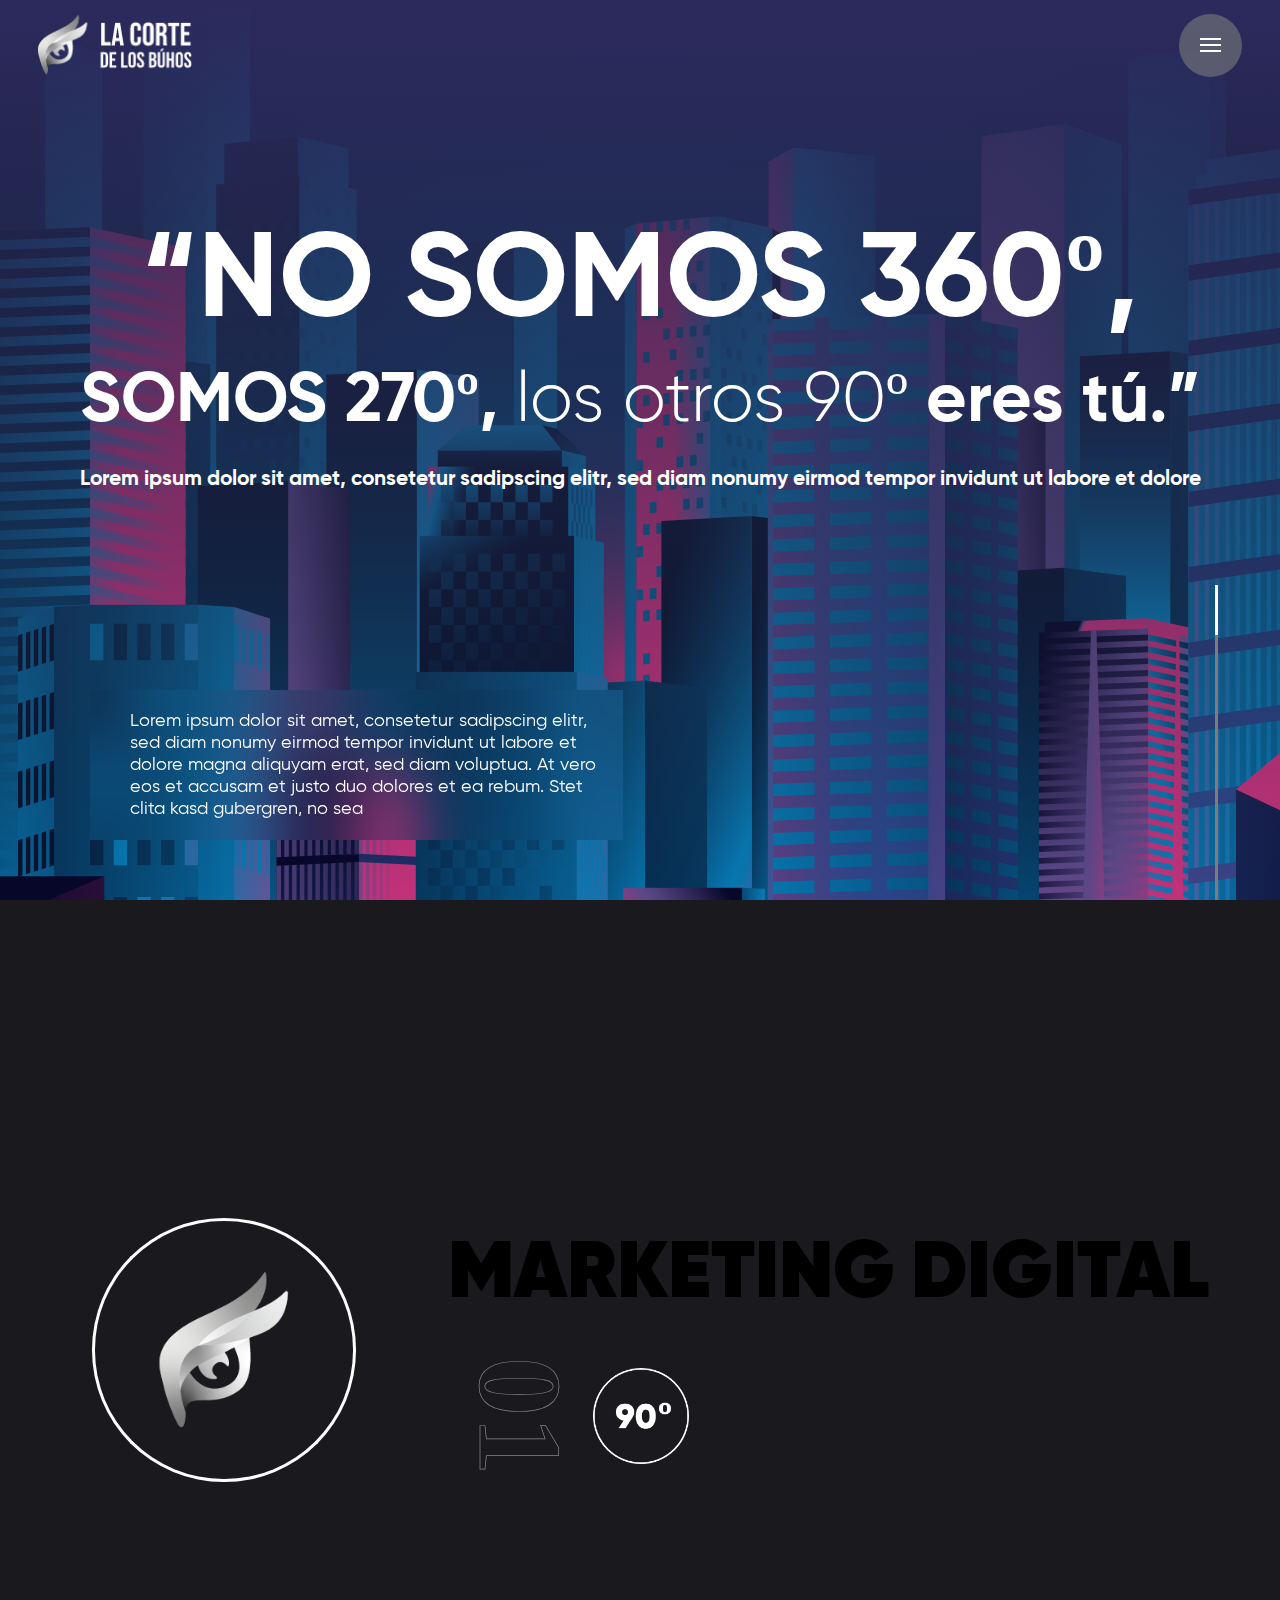
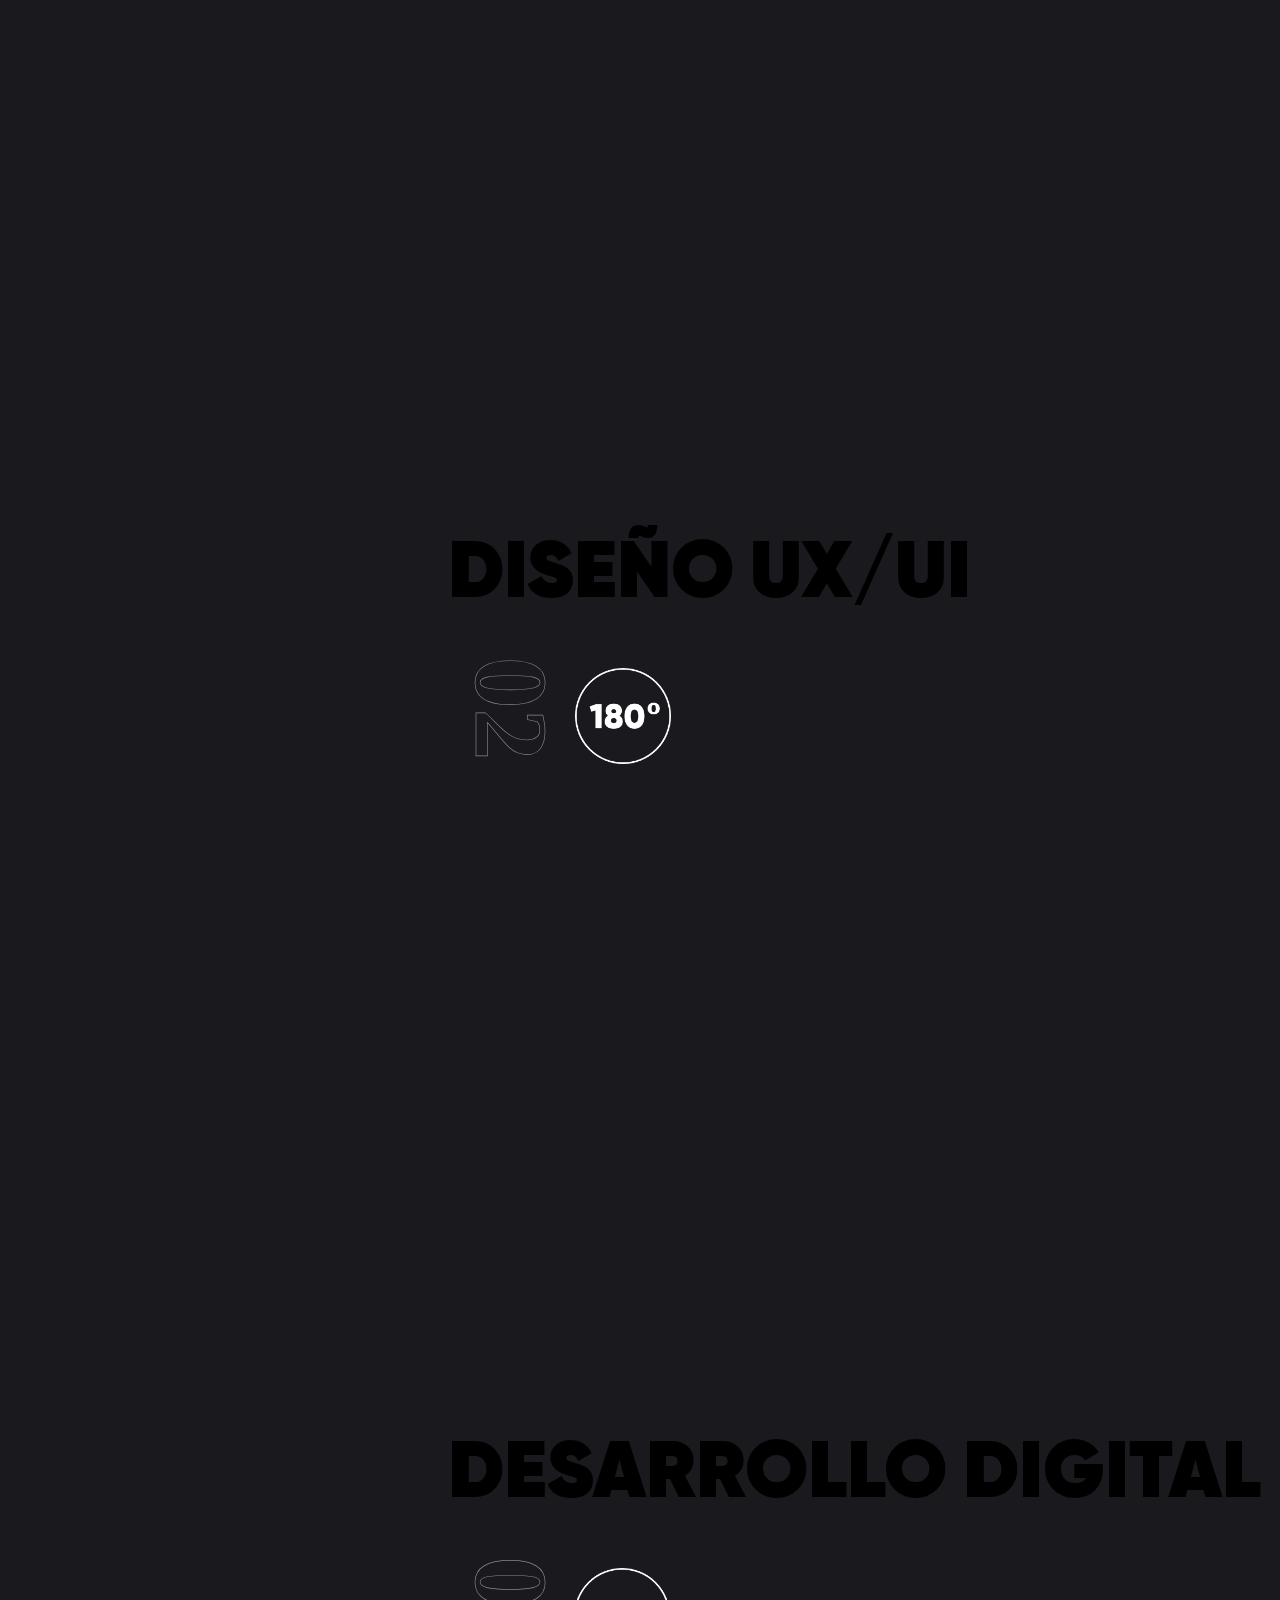
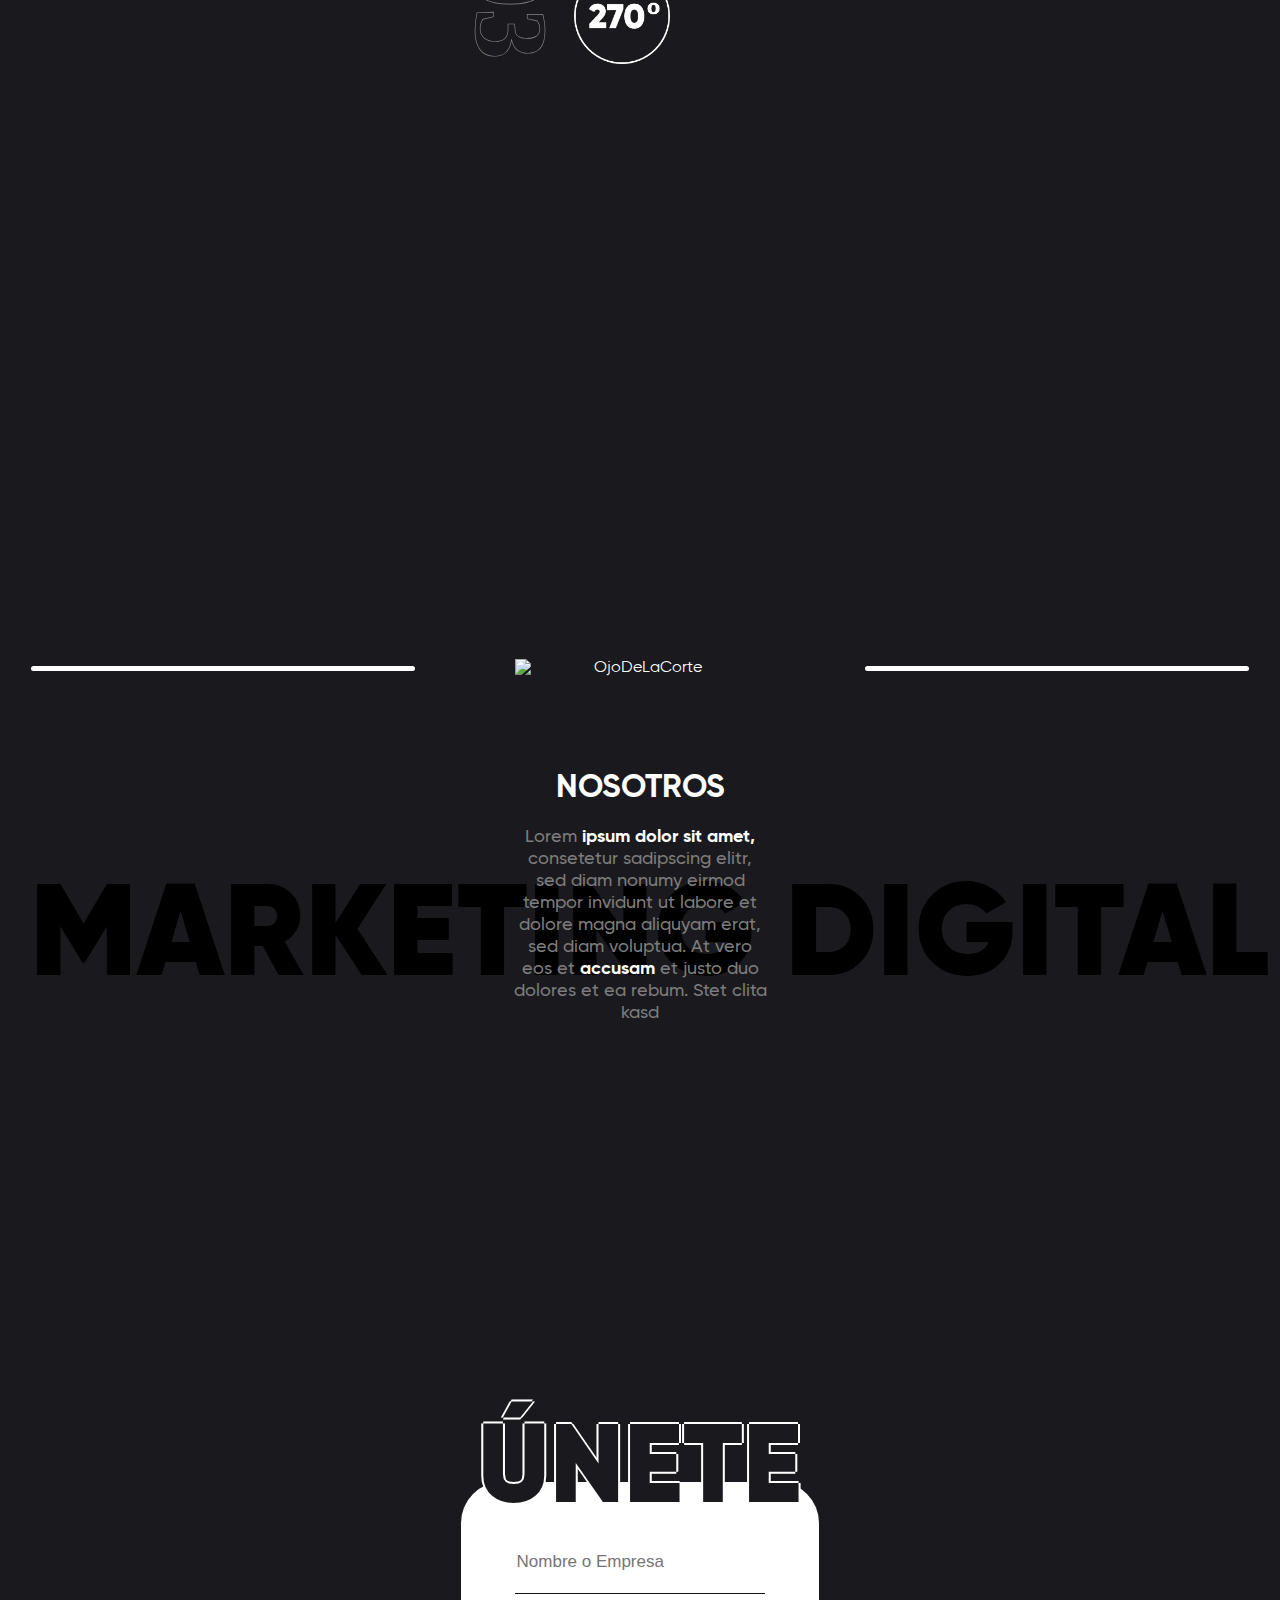
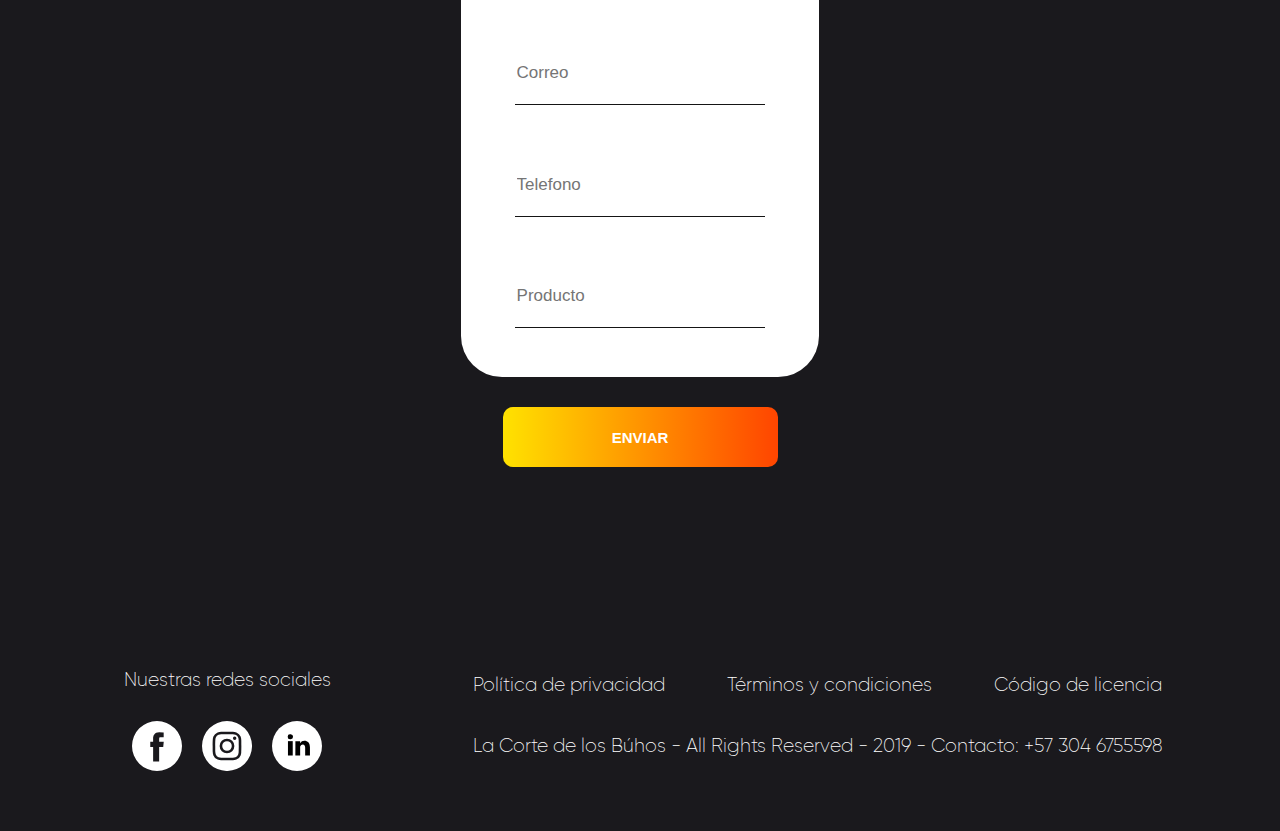
==== commit 4276e0bc: "lenguaje settings 1" ====
--- a/index.html
+++ b/index.html
@@ -25,6 +25,11 @@
         <span class="l2"> </span>
         <span class="l2"> </span>
     </div>
+</div>
+
+<div class="ScrollBar">
+    <span class="bar"></span>
+    <span class="barSection"></span>
 </div>
 
 <div class="Intro" id="Header">
--- a/Styles/main.css
+++ b/Styles/main.css
@@ -200,6 +200,13 @@
 
 html {
   scroll-behavior: smooth;
+  overflow-y: scroll;
+  -ms-overflow-style: none;
+  overflow: -moz-scrollbars-none;
+}
+
+html::-webkit-scrollbar {
+  width: 0 !important;
 }
 
 body {
@@ -209,14 +216,34 @@
   margin: 0;
 }
 
-.fill {
+.fillpink {
   background: #FF0074;
   border-color: #FF0074 !important;
 }
 
-.outerBorder {
+.outerBorderpink {
   border-style: solid;
   border-color: #FF0074 !important;
+}
+
+.fillOrange {
+  background: #FF4500;
+  border-color: #FF4500 !important;
+}
+
+.outerBorderOrange {
+  border-style: solid;
+  border-color: #FF4500 !important;
+}
+
+.fillYellow {
+  background: #FFE200;
+  border-color: #FFE200 !important;
+}
+
+.outerBorderYellow {
+  border-style: solid;
+  border-color: #FFE200 !important;
 }
 
 .fullTitle {
@@ -336,6 +363,35 @@
 
 .NavBar .menuButton:hover span {
   width: 50%;
+}
+
+.ScrollBar {
+  position: fixed;
+  bottom: 0;
+  right: 0;
+  z-index: 2;
+  height: 35vh;
+  width: 10vw;
+  background: transparent;
+  display: -webkit-box;
+  display: -ms-flexbox;
+  display: flex;
+  -webkit-box-pack: center;
+      -ms-flex-pack: center;
+          justify-content: center;
+}
+
+.ScrollBar .bar {
+  background: #7c7c7c;
+  height: 100%;
+  width: 3px;
+  position: absolute;
+}
+
+.ScrollBar .barSection {
+  background: white;
+  width: 3px;
+  position: absolute;
 }
 
 .Intro {
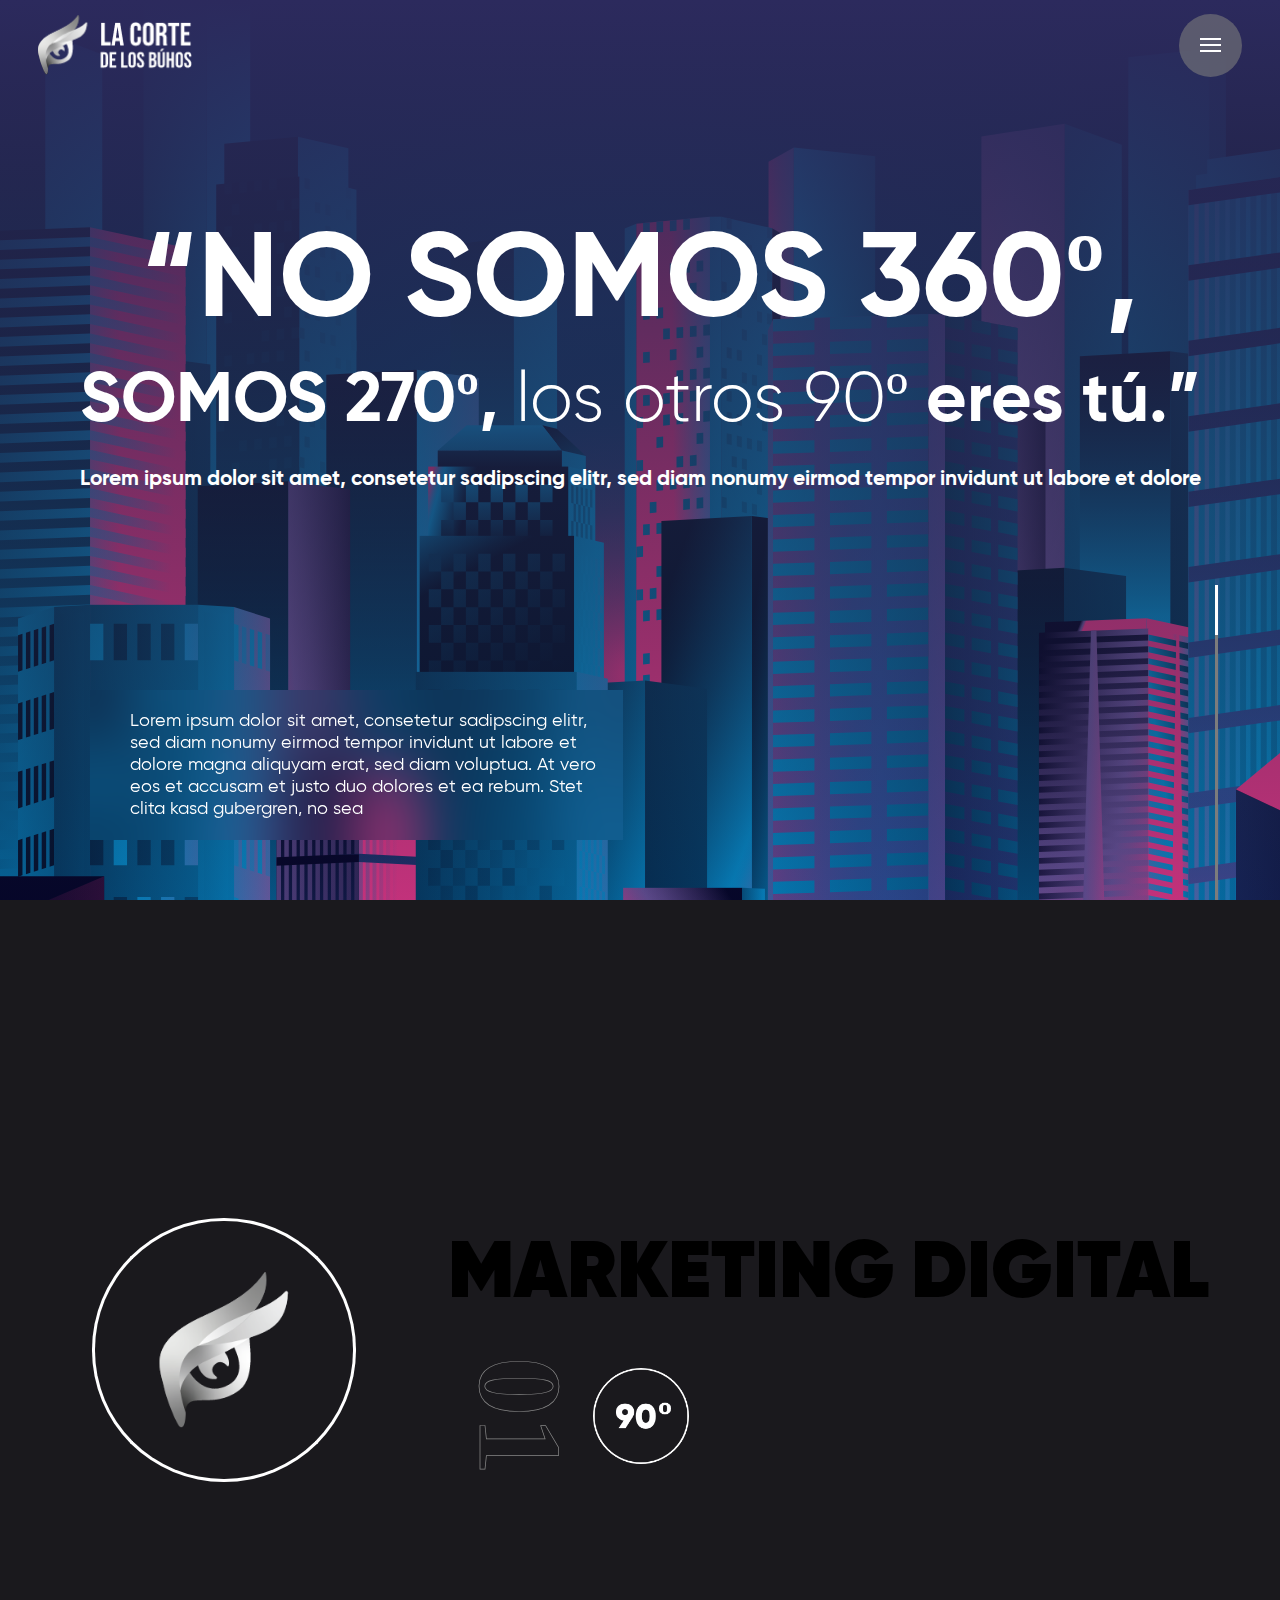
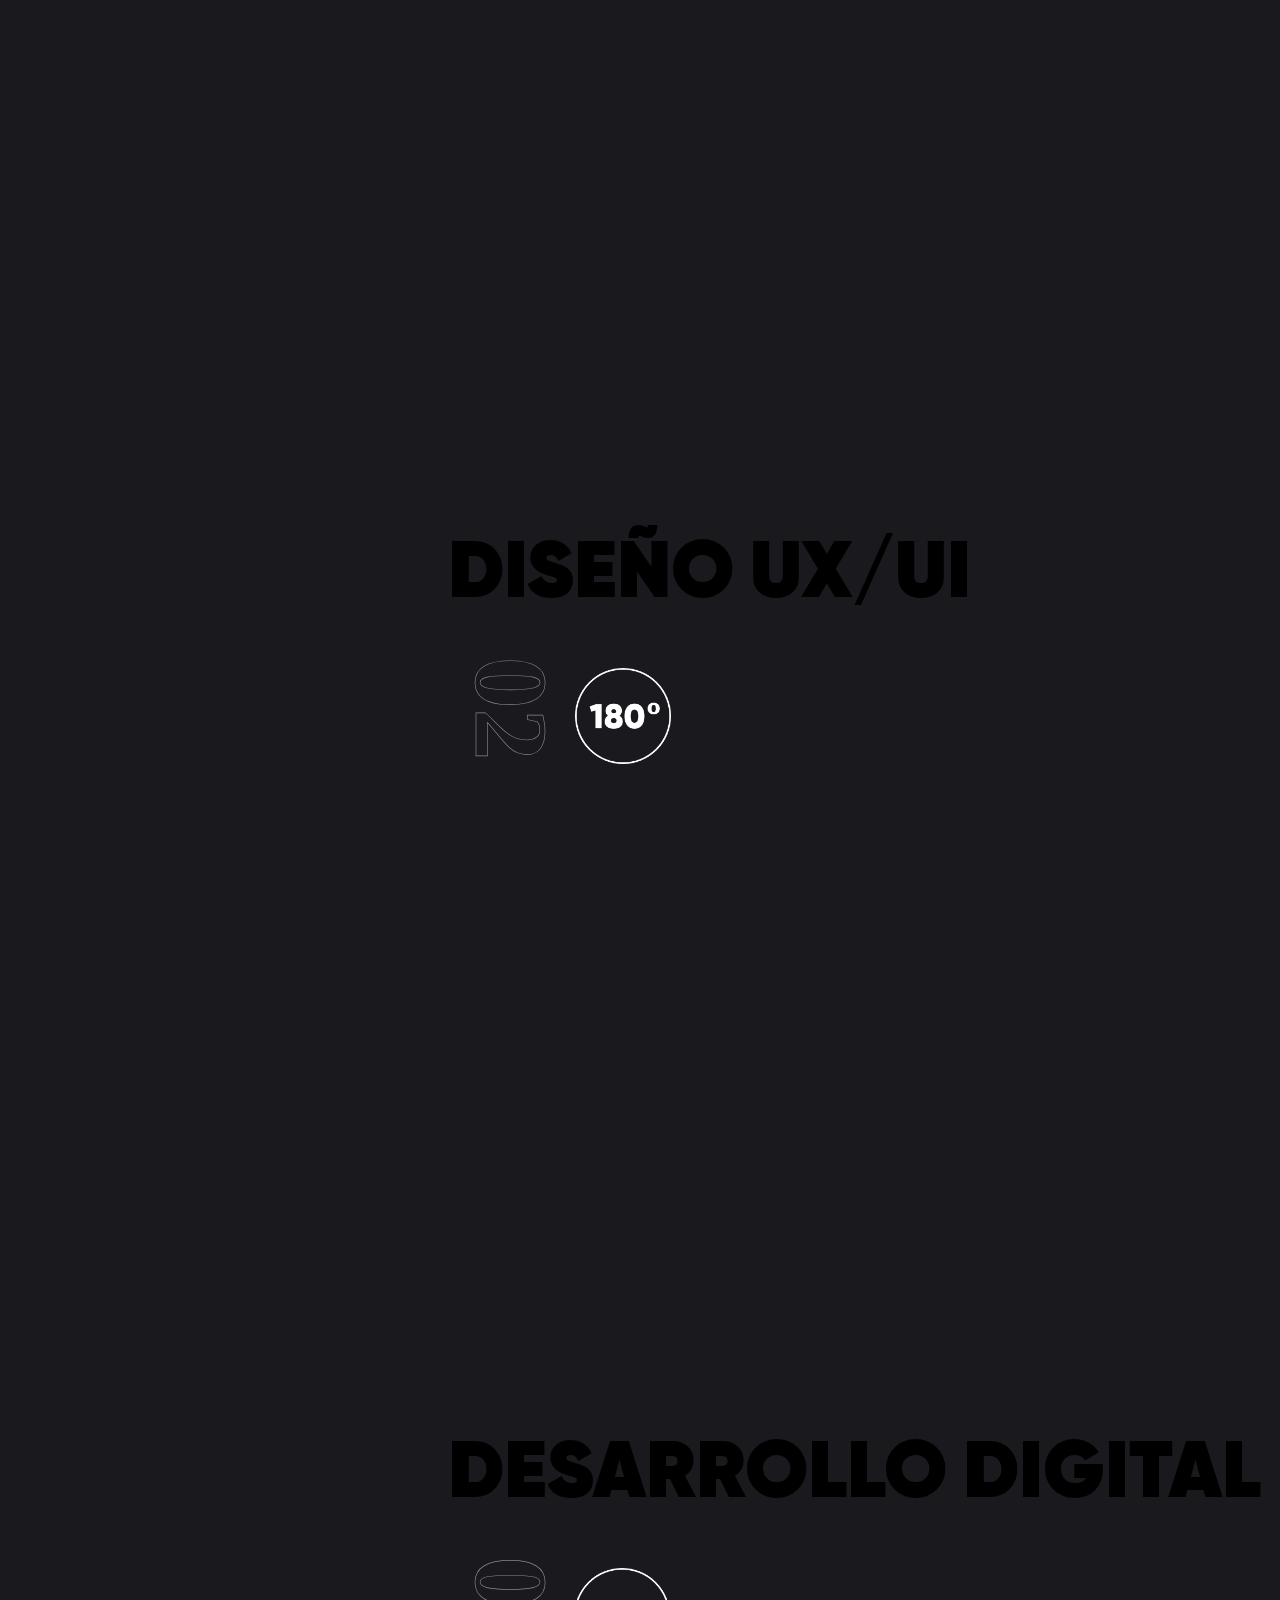
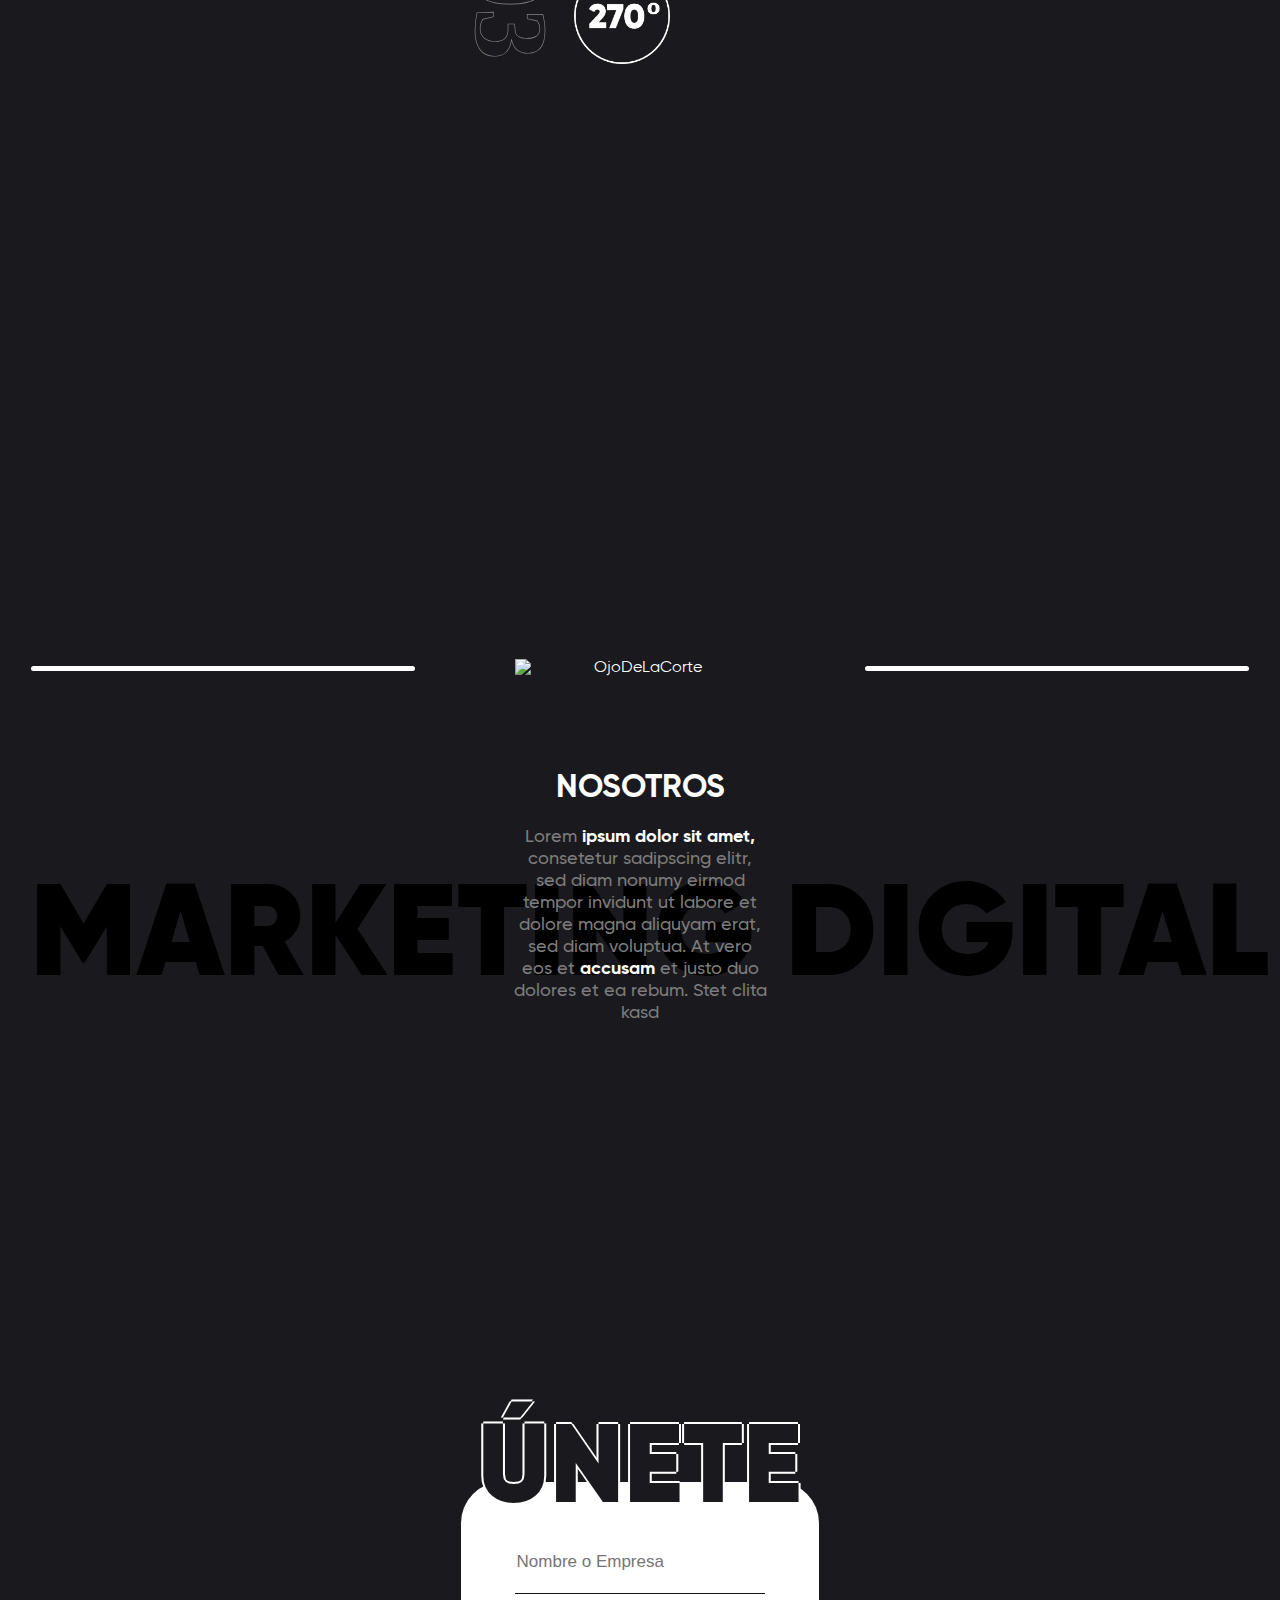
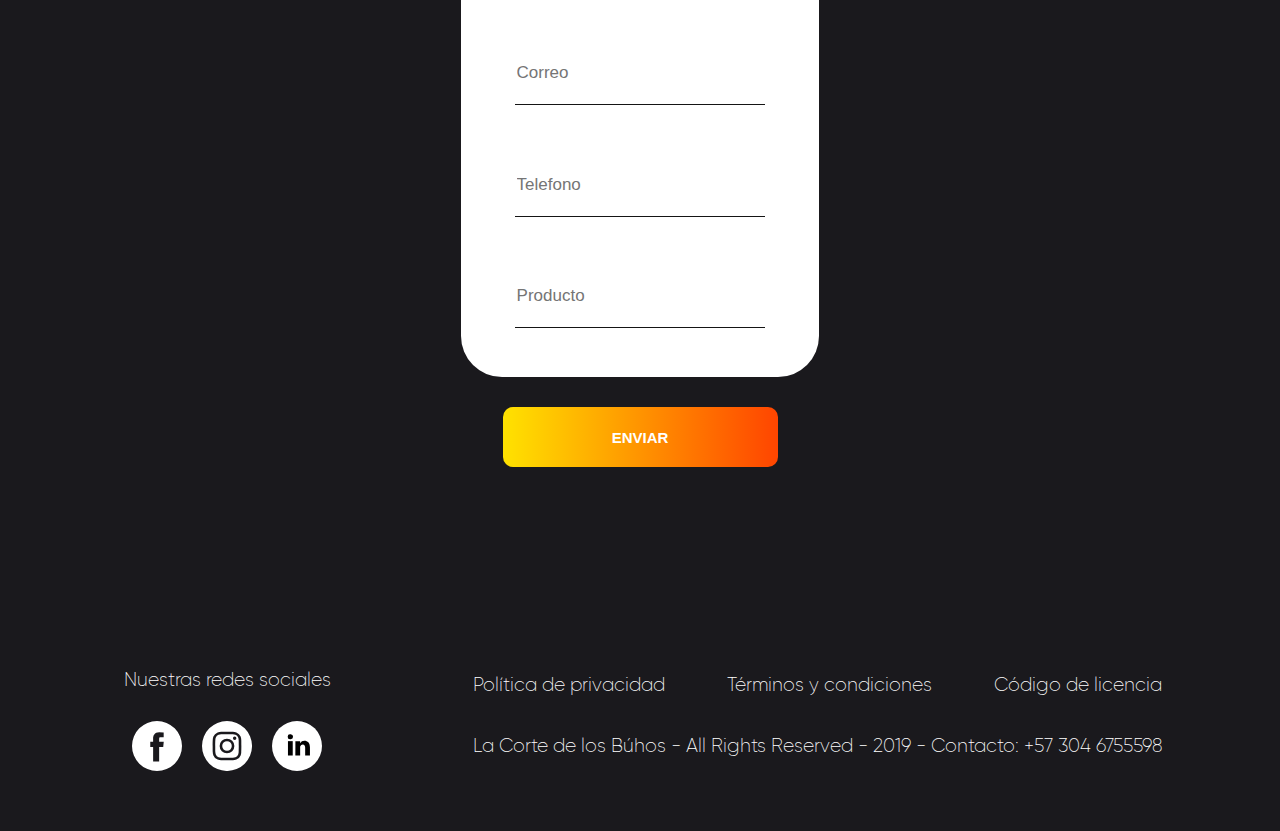
==== commit 5eee324f: "lenguaje settings 1.1" ====
--- a/index.html
+++ b/index.html
@@ -14,10 +14,10 @@
     <img src="./Assets/images/MainLogo.png" alt="LaCorteDeLosBuhos">
     <div class="menu">
         <ul>
-            <li><a href="#Header">Home</a></li>
-            <li><a href="#Main">Servicios</a></li>
-            <li><a href="#Us">Nosotros</a></li>
-            <li><a href="#Contact">Contactanos</a></li>
+            <li><a id="HeaderLink" href="#Header">Home</a></li>
+            <li><a id="MainLink" href="#Main">Servicios</a></li>
+            <li><a id="UsLink" href="#Us">Nosotros</a></li>
+            <li><a id="ContactLink" href="#Contact">Contactanos</a></li>
         </ul>
     </div>
     <div class="menuButton" data-state="closed">
@@ -35,11 +35,11 @@
 <div class="Intro" id="Header">
     <div class="logo"></div>
     <div class="mainTitle">
-        <h1> <span class="big">“NO SOMOS 360º,<br></span>  SOMOS 270º, <span class="small">los otros 90º</span> eres tú.”</h1>
-        <p>Lorem ipsum dolor sit amet, consetetur sadipscing elitr, sed diam nonumy eirmod tempor invidunt ut labore et dolore</p>
+        <h1 id="PageTitle"> <span class="big">“NO SOMOS 360º,<br></span>  SOMOS 270º, <span class="small">los otros 90º</span> eres tú.”</h1>
+        <p id="PageSubtitle">Lorem ipsum dolor sit amet, consetetur sadipscing elitr, sed diam nonumy eirmod tempor invidunt ut labore et dolore</p>
     </div>
     <div class="bottomDesc">
-        <p>Lorem ipsum dolor sit amet, consetetur sadipscing elitr, sed diam nonumy eirmod tempor invidunt ut labore et dolore magna aliquyam erat, sed diam voluptua. At vero eos et accusam et justo duo dolores et ea rebum. Stet clita kasd gubergren, no sea </p>
+        <p id="PageDescription">Lorem ipsum dolor sit amet, consetetur sadipscing elitr, sed diam nonumy eirmod tempor invidunt ut labore et dolore magna aliquyam erat, sed diam voluptua. At vero eos et accusam et justo duo dolores et ea rebum. Stet clita kasd gubergren, no sea </p>
     </div>
 </div>
  
@@ -115,8 +115,8 @@
             <span></span><img src="Assets/images/Eye_of_the_court.png" alt="OjoDeLaCorte"><span></span>
         </div>
         <div class="text">
-            <h2>NOSOTROS</h2>
-            <p>Lorem <span>ipsum dolor sit amet,</span> consetetur sadipscing elitr, sed diam nonumy eirmod tempor invidunt ut labore et dolore magna aliquyam erat, sed diam voluptua. At vero eos et <span>accusam</span>  et justo duo dolores et ea rebum. Stet clita kasd </p>
+            <h2 id="UsTitle">NOSOTROS</h2>
+            <p id="UsDesc">Lorem <span>ipsum dolor sit amet,</span> consetetur sadipscing elitr, sed diam nonumy eirmod tempor invidunt ut labore et dolore magna aliquyam erat, sed diam voluptua. At vero eos et <span>accusam</span>  et justo duo dolores et ea rebum. Stet clita kasd </p>
         </div>
     </div>
     <div class="bottom">
@@ -126,7 +126,7 @@
 </div>
 
 <div class="contactUs" id="Contact">
-        <h2>ÚNETE</h2>
+        <h2 id="ContactTitle">ÚNETE</h2>
         <div class="contact-form">
             <input type="text" name="Client" id="client" placeholder="Nombre o Empresa">
             <input type="email" name="Email" id="email" placeholder="Correo">
@@ -138,7 +138,7 @@
 
 <footer>
     <div class="RRSS">
-       <p>Nuestras redes sociales</p> 
+       <p id="SNtitle">Nuestras redes sociales</p> 
         <div class="Icons">
             <img src="./Assets/images/facebook-icon.svg" alt="Facebook">
             <img src="./Assets/images/instagram-icon.svg" alt="Instagram">
@@ -147,10 +147,10 @@
     </div>
     <div class="infoFoot">
         <div>
-            <div class="links">
+            <div class="links" id="links">
                 <p>Política de privacidad</p><p>Términos y condiciones</p><p>Código de licencia</p>  
             </div>
-            <p>La Corte de los Búhos - All Rights Reserved - 2019 - Contacto: +57 304 6755598</p> 
+            <p id="FootRights">La Corte de los Búhos - All Rights Reserved - 2019 - Contacto: +57 304 6755598</p> 
         </div>
     </div>
 </footer>
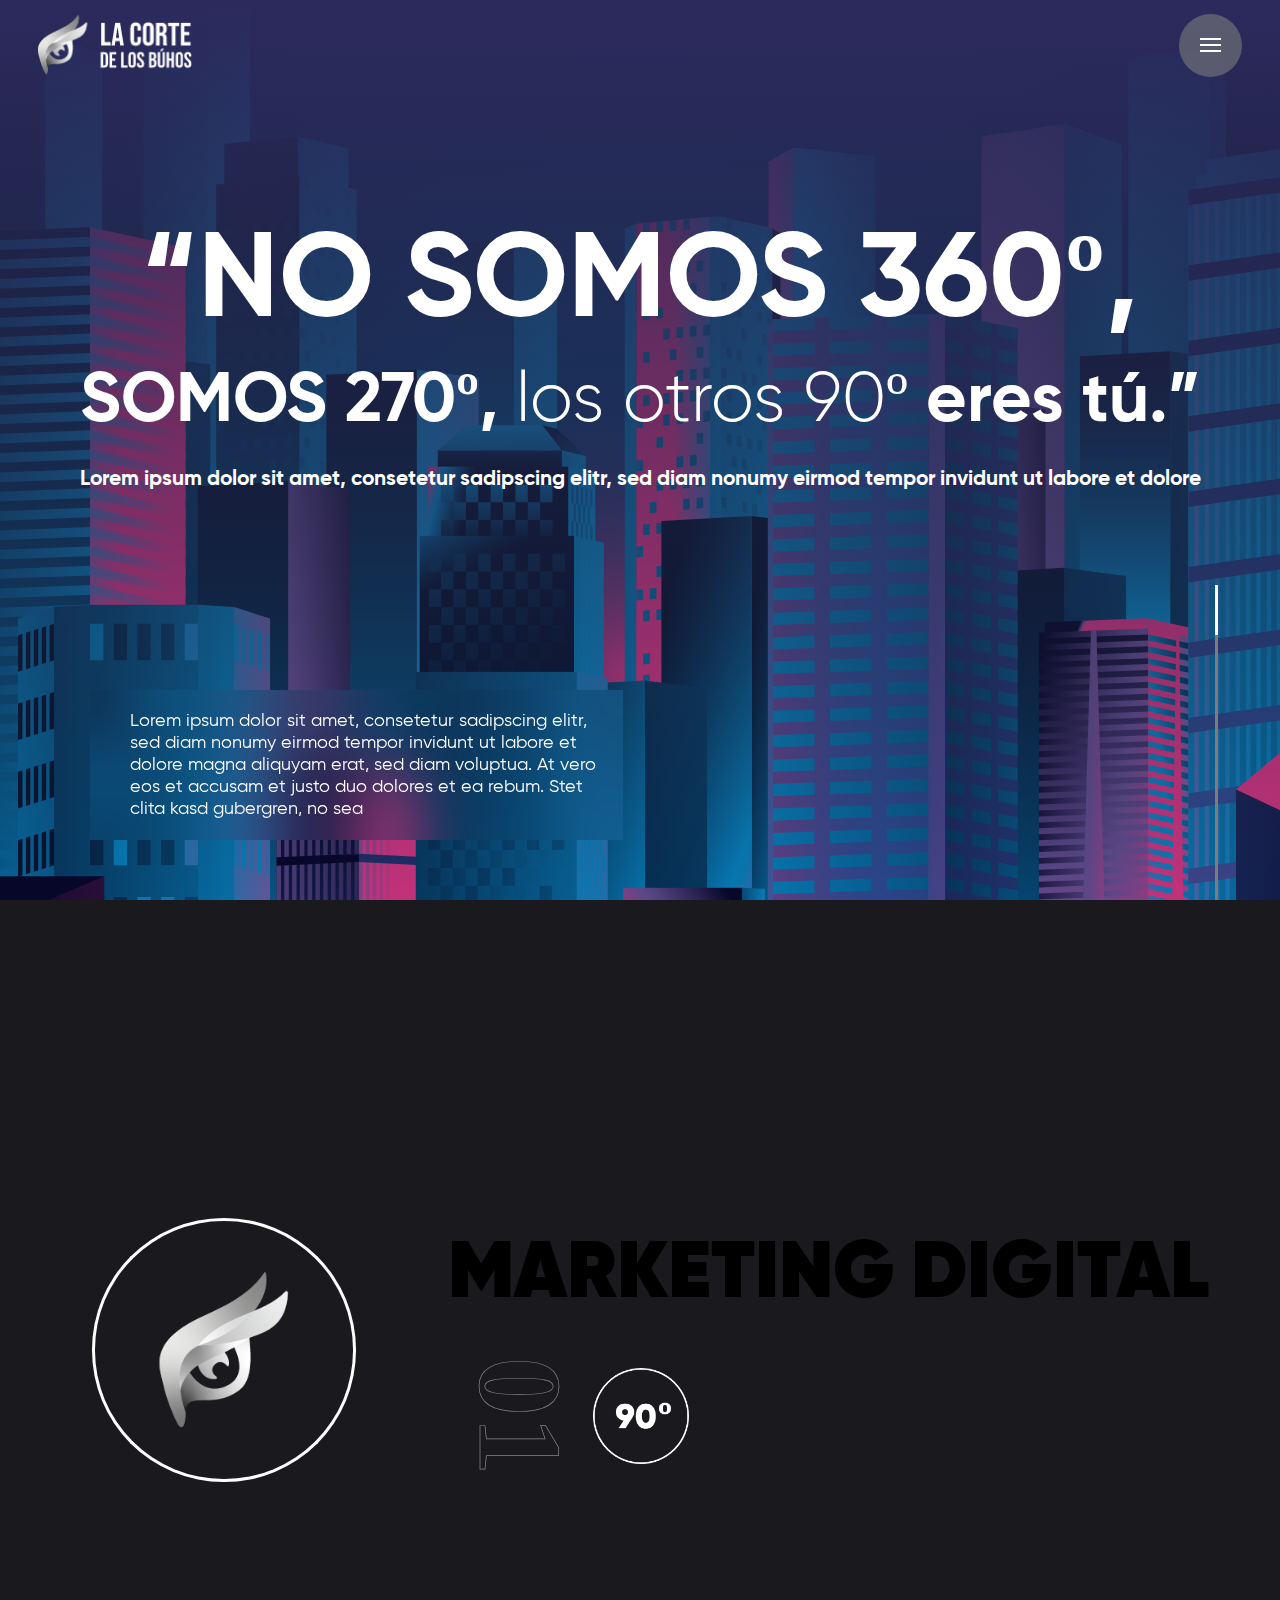
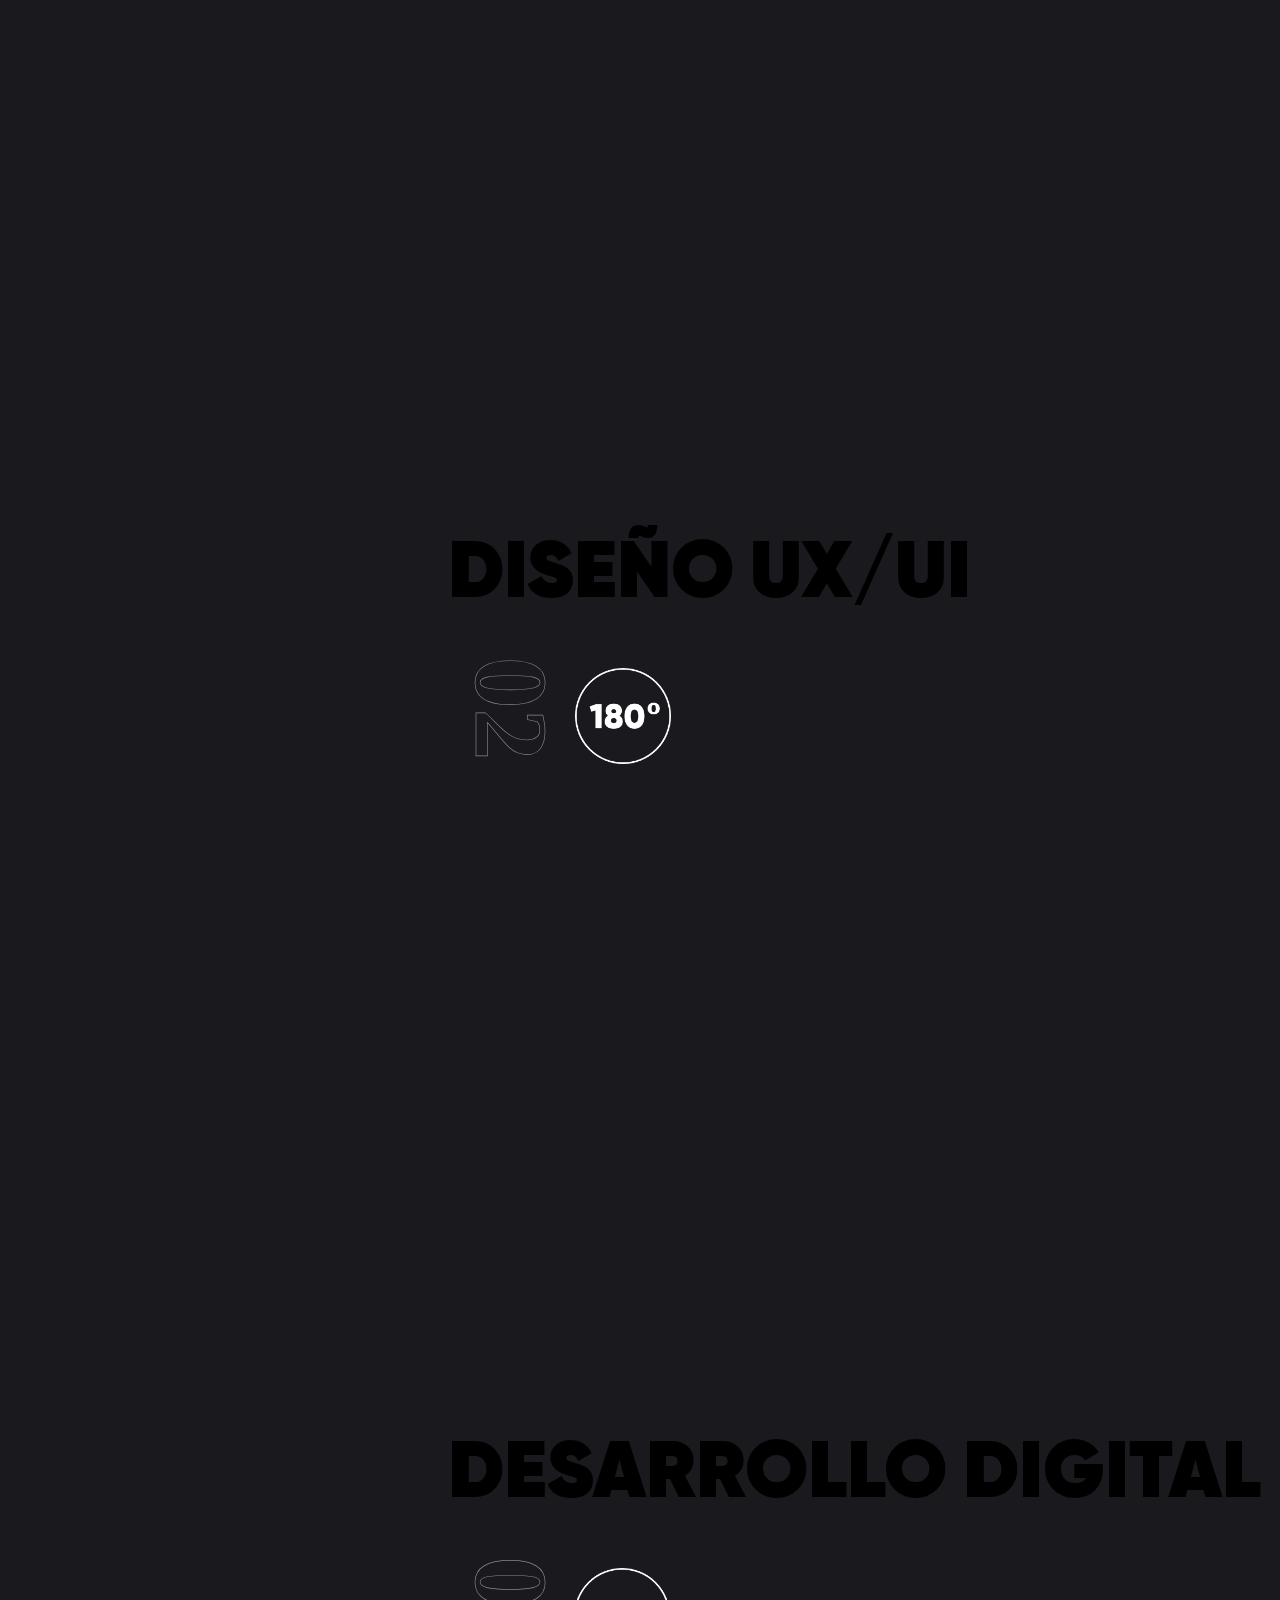
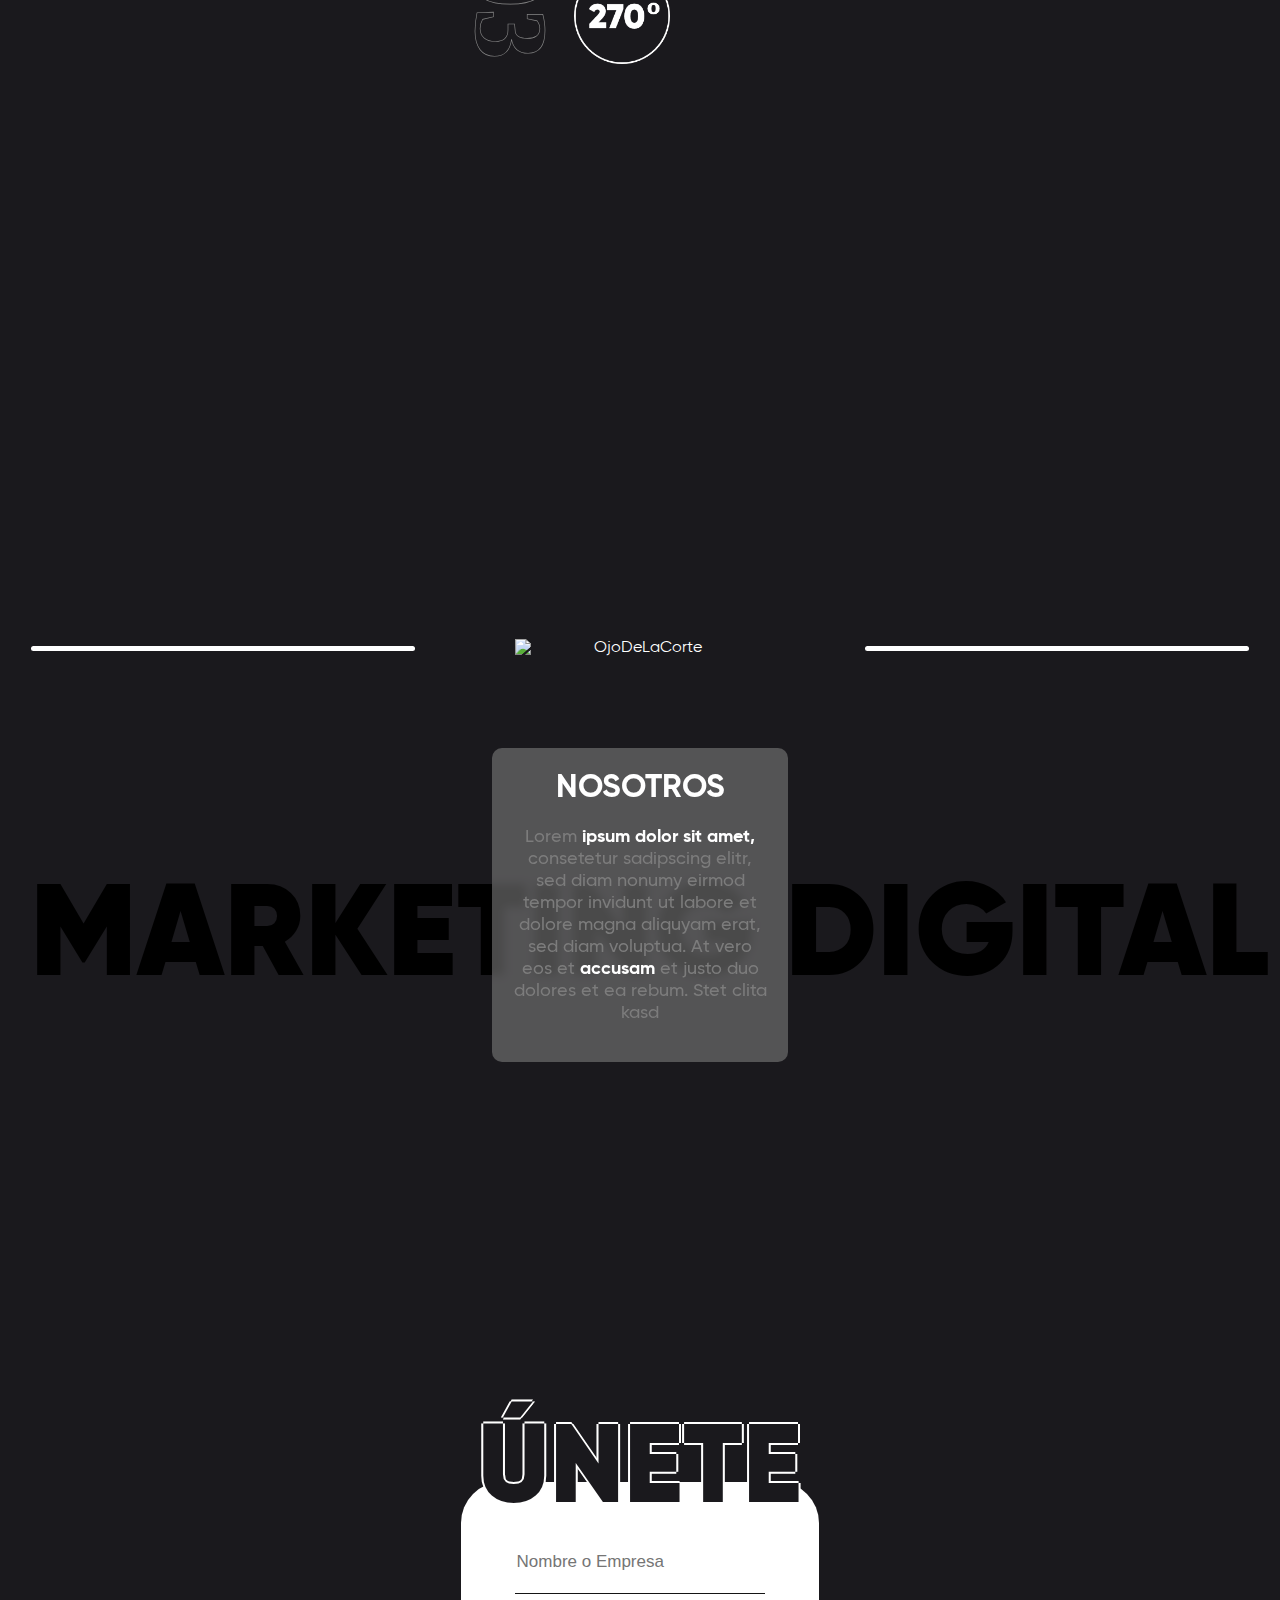
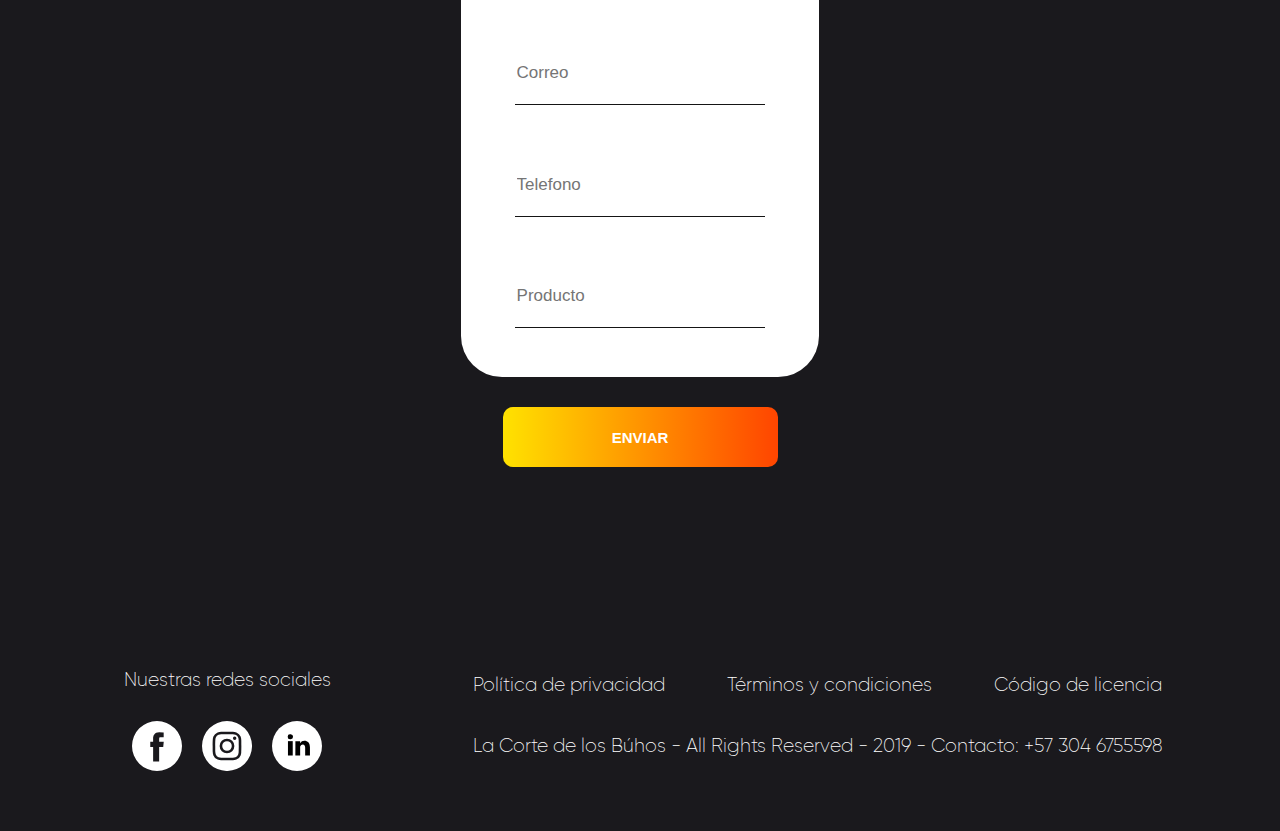
==== commit b25af3e4: "languaje change 0.9" ====
--- a/index.html
+++ b/index.html
@@ -25,6 +25,7 @@
         <span class="l2"> </span>
         <span class="l2"> </span>
     </div>
+    <div id="langChange" data-lang="ES"><p>EN</p></div>
 </div>
 
 <div class="ScrollBar">
--- a/Styles/main.css
+++ b/Styles/main.css
@@ -363,6 +363,15 @@
 
 .NavBar .menuButton:hover span {
   width: 50%;
+}
+
+.NavBar #langChange {
+  display: none;
+  margin: 0px 25px;
+}
+
+.NavBar #langChange:hover p {
+  font-weight: bold;
 }
 
 .ScrollBar {
@@ -768,6 +777,11 @@
       -ms-flex-pack: center;
           justify-content: center;
   margin-top: 90px;
+  background: rgba(124, 124, 124, 0.6) !important;
+  -webkit-backdrop-filter: blur(5px);
+          backdrop-filter: blur(5px);
+  padding: 20px;
+  border-radius: 10px;
 }
 
 .meetUs .top .text h2 {
@@ -815,8 +829,8 @@
 
 .meetUs .bottom .N1 {
   display: inline-block;
-  -webkit-animation: marquee 20s linear infinite;
-          animation: marquee 20s linear infinite;
+  -webkit-animation: marquee1 20s linear infinite;
+          animation: marquee1 20s linear infinite;
 }
 
 .meetUs .bottom .N2 {
@@ -827,7 +841,7 @@
           animation-delay: 10s;
 }
 
-@-webkit-keyframes marquee {
+@-webkit-keyframes marquee1 {
   from {
     -webkit-transform: translateX(100%);
             transform: translateX(100%);
@@ -838,7 +852,7 @@
   }
 }
 
-@keyframes marquee {
+@keyframes marquee1 {
   from {
     -webkit-transform: translateX(100%);
             transform: translateX(100%);
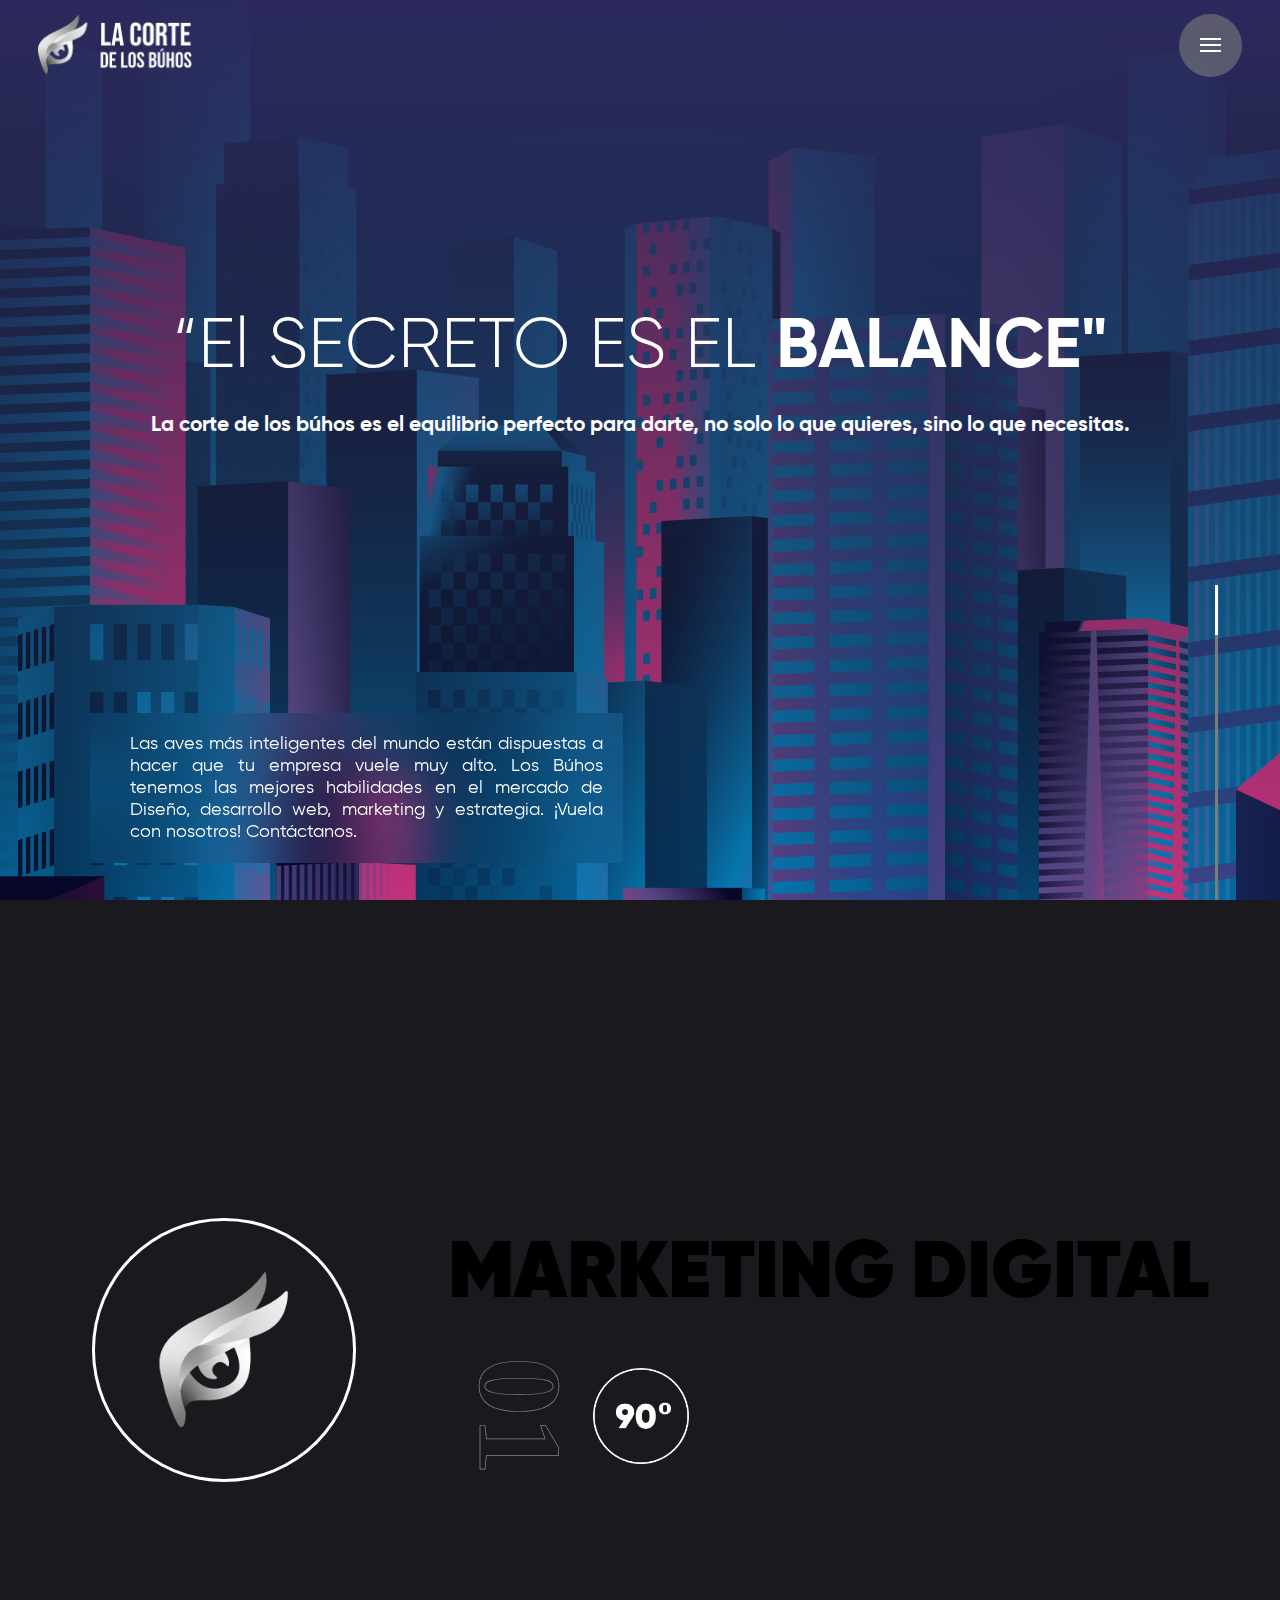
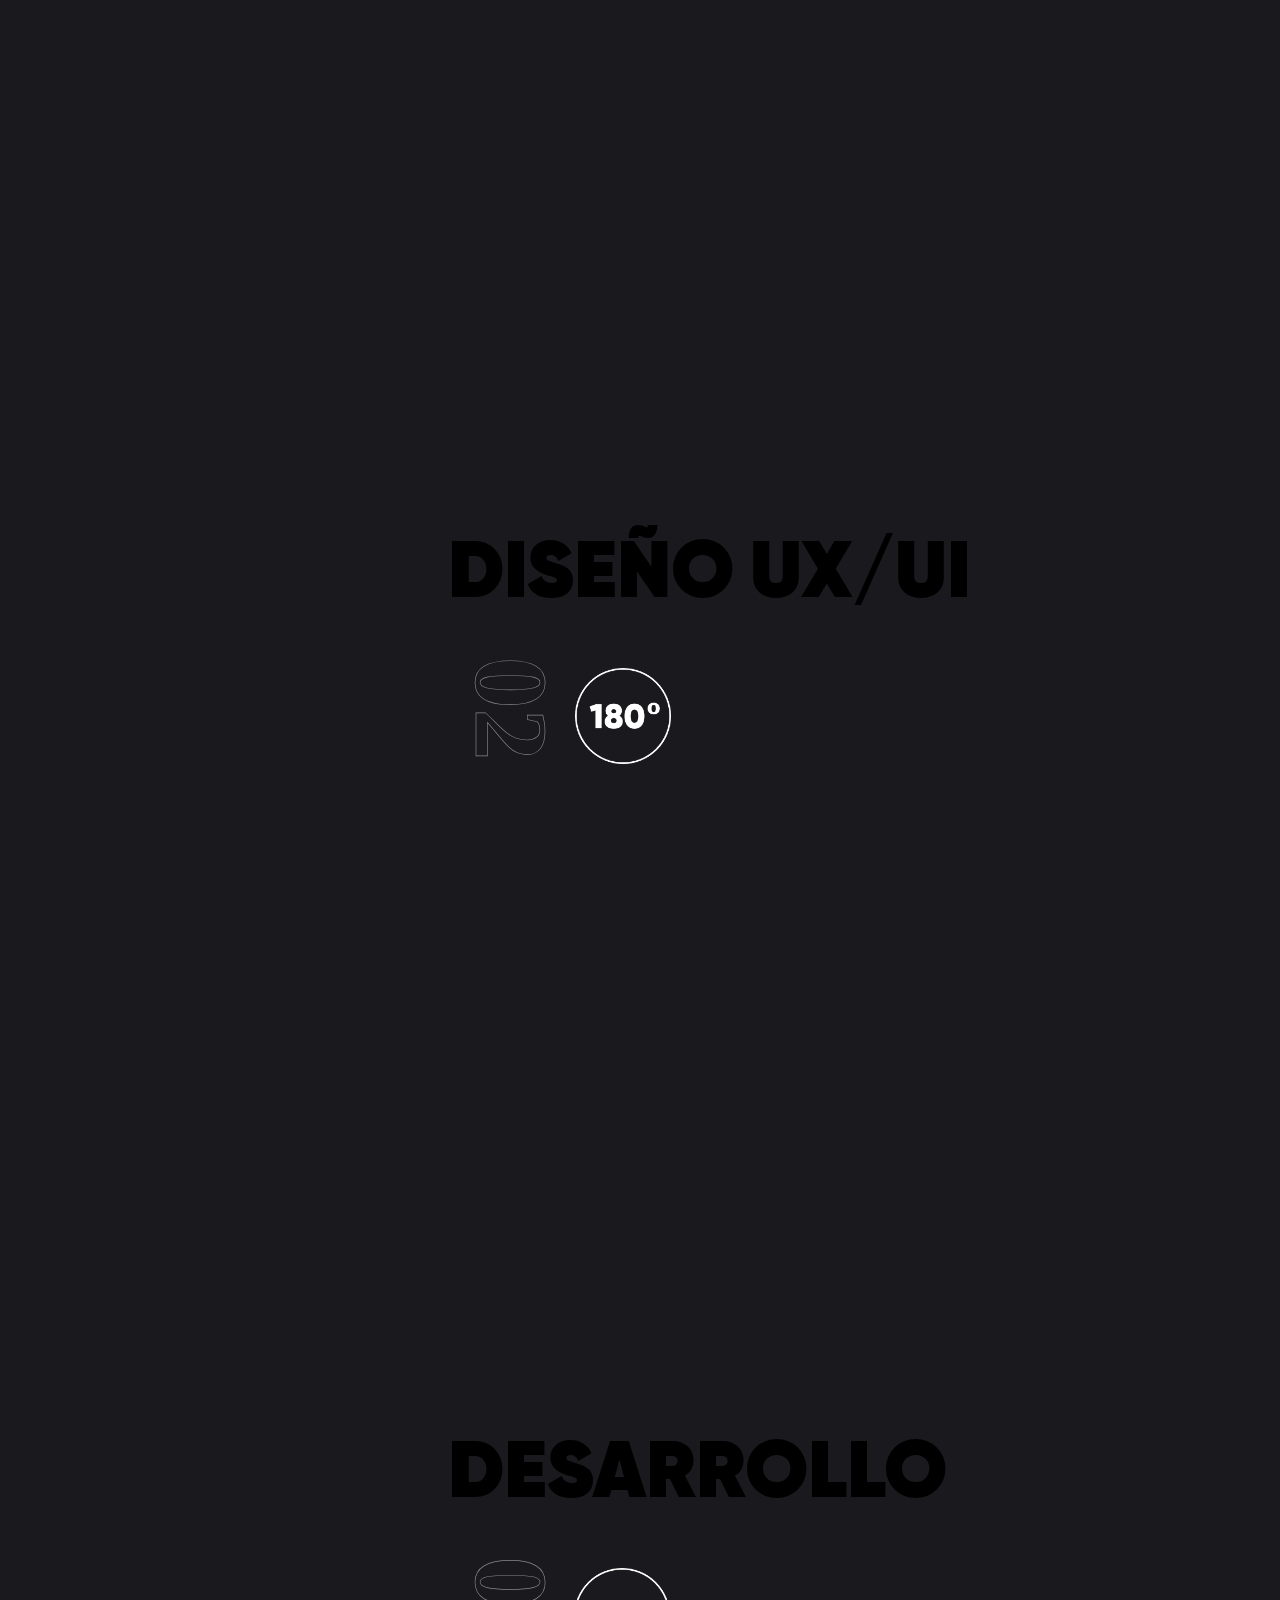
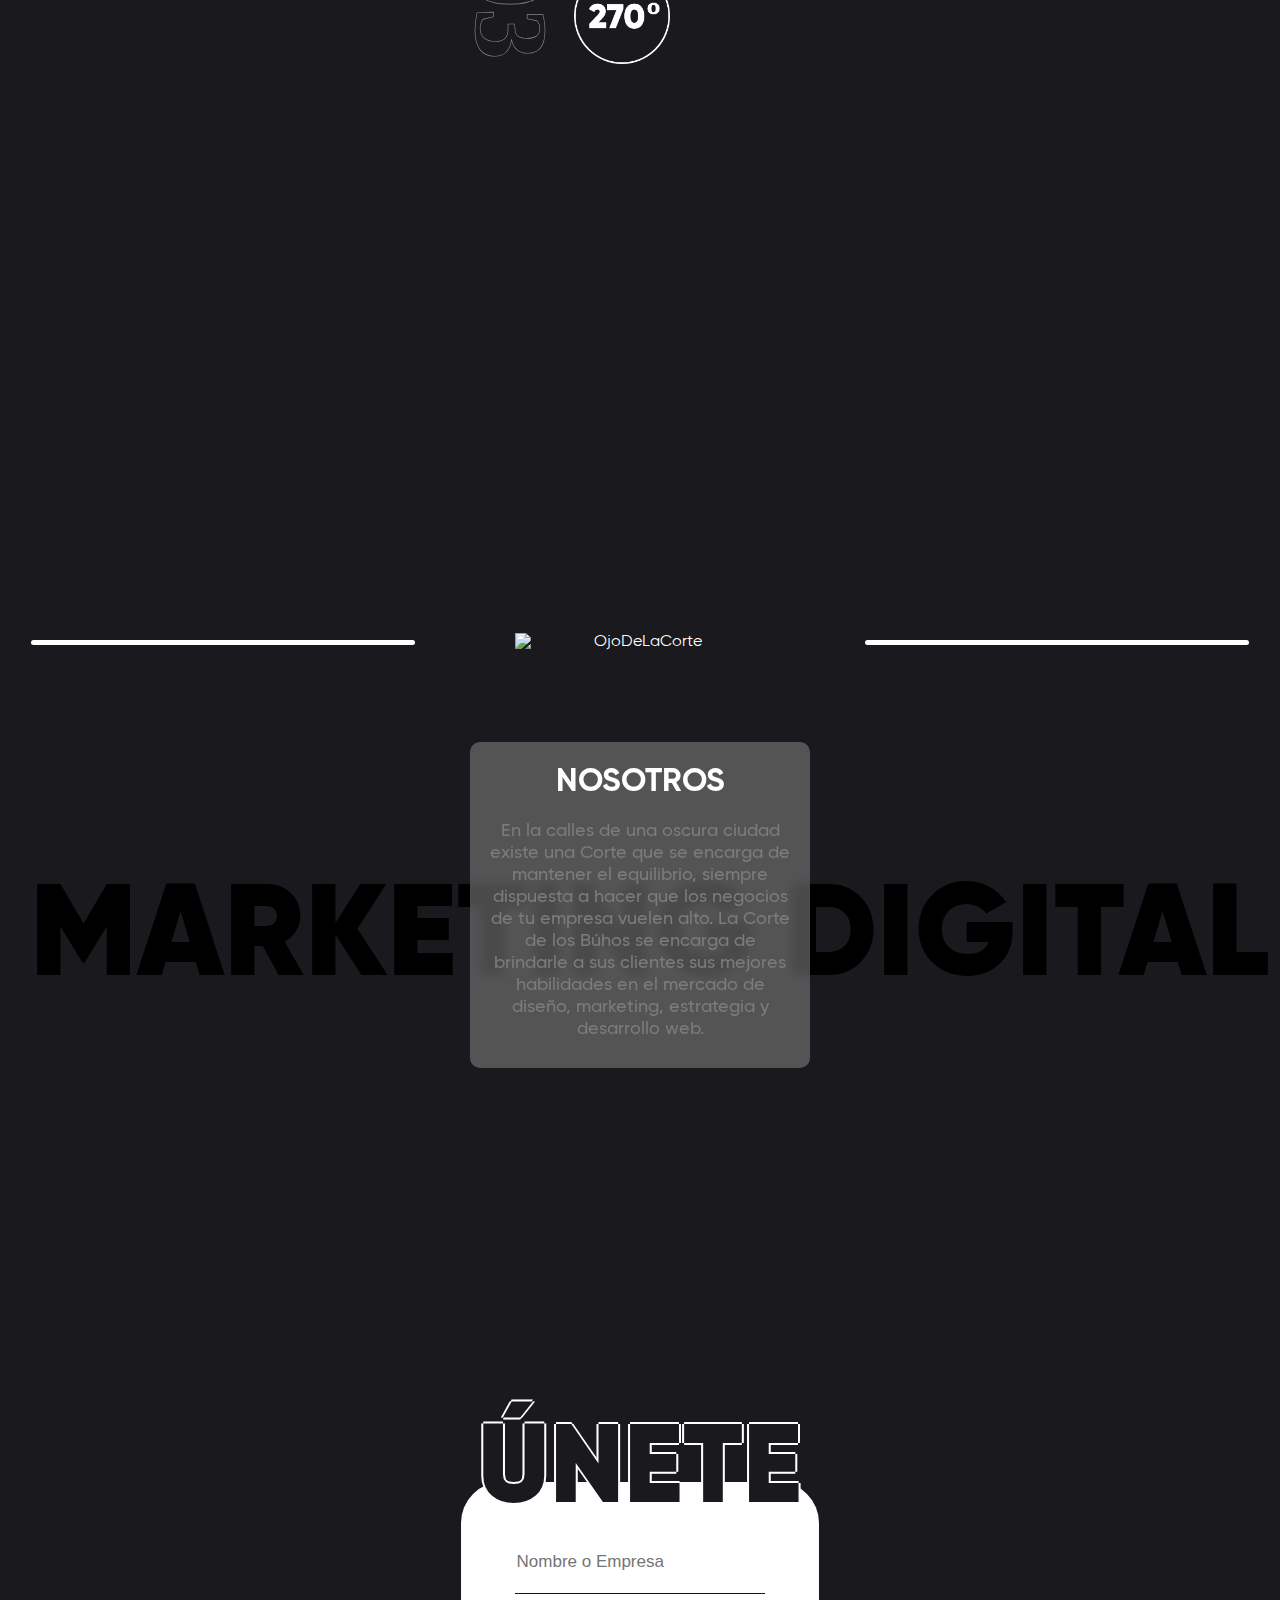
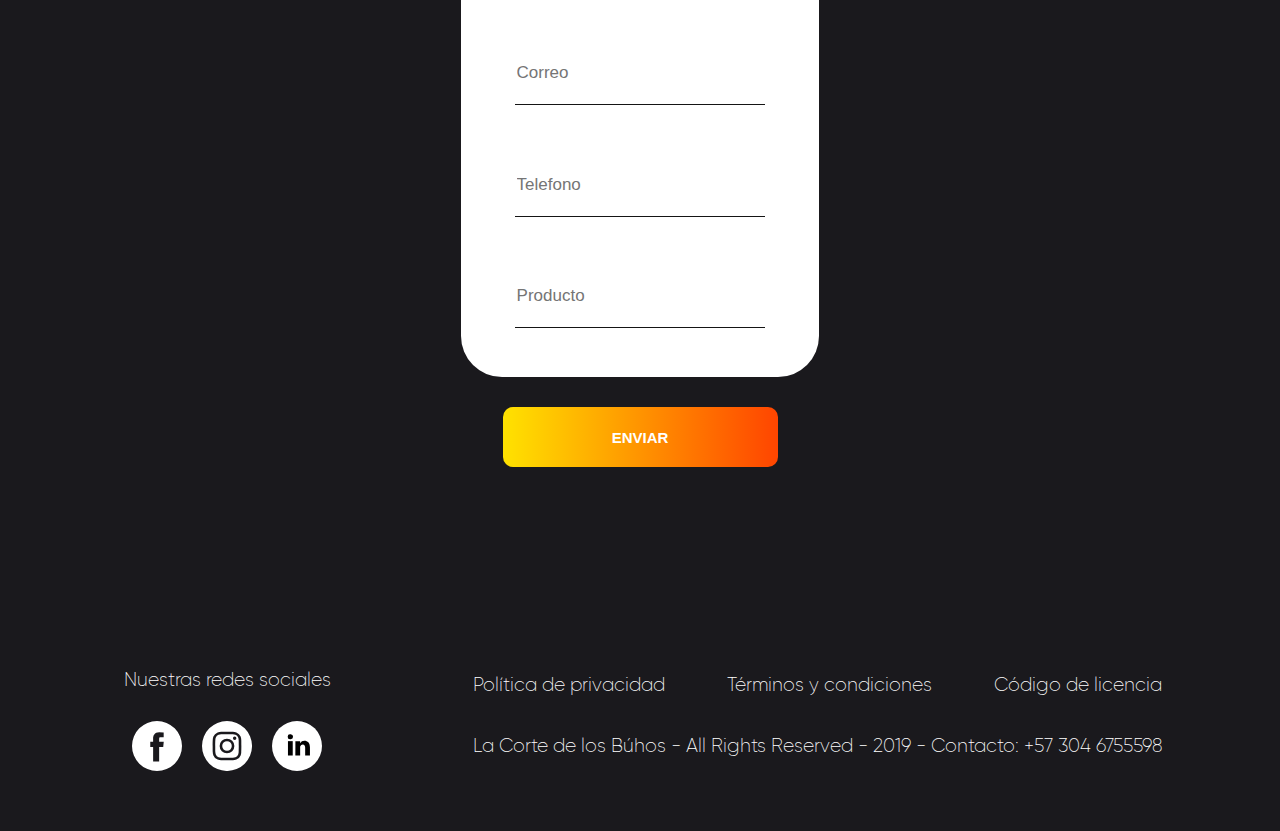
==== commit bdbfcfc2: "multi languaje imp" ====
--- a/index.html
+++ b/index.html
@@ -25,7 +25,7 @@
         <span class="l2"> </span>
         <span class="l2"> </span>
     </div>
-    <div id="langChange" data-lang="ES"><p>EN</p></div>
+    <div id="langChange" data-lang="ES"><p>ES</p></div>
 </div>
 
 <div class="ScrollBar">
@@ -36,11 +36,11 @@
 <div class="Intro" id="Header">
     <div class="logo"></div>
     <div class="mainTitle">
-        <h1 id="PageTitle"> <span class="big">“NO SOMOS 360º,<br></span>  SOMOS 270º, <span class="small">los otros 90º</span> eres tú.”</h1>
-        <p id="PageSubtitle">Lorem ipsum dolor sit amet, consetetur sadipscing elitr, sed diam nonumy eirmod tempor invidunt ut labore et dolore</p>
+        <h1 id="PageTitle"> <span class="small">“El SECRETO ES EL </span> BALANCE"</h1>
+        <p id="PageSubtitle">La corte de los búhos es el equilibrio perfecto para darte, no solo lo que quieres, sino lo que necesitas.</p>
     </div>
     <div class="bottomDesc">
-        <p id="PageDescription">Lorem ipsum dolor sit amet, consetetur sadipscing elitr, sed diam nonumy eirmod tempor invidunt ut labore et dolore magna aliquyam erat, sed diam voluptua. At vero eos et accusam et justo duo dolores et ea rebum. Stet clita kasd gubergren, no sea </p>
+        <p id="PageDescription">Las aves más inteligentes del mundo están dispuestas a hacer que tu empresa vuele muy alto. Los Búhos tenemos las mejores habilidades en el mercado de Diseño, desarrollo web, marketing y estrategia. ¡Vuela con nosotros! Contáctanos.</p>
     </div>
 </div>
  
@@ -75,7 +75,8 @@
             <div class="infoWrapper">
             <h2 class="infoTitle" id="markT" >Marketing <span class="pink">Digital</span></h2>
             <div class="hiddenInfo">
-                <p  id="markD">Lorem <span>ipsum dolor sit amet</span> , consetetur sadipscing elitr, sed diam nonumy eirmod tempor invidunt ut labore et dolore magna aliquyam erat, sed diam voluptua. At vero eos et <span> accusam </span>et justo duo dolores et ea rebum. Stet clita kasd gubergren, no sea takimata sanctus est </p>
+                <p  id="markD">Una de las tareas más importantes es el escuchar; por eso La Corte de los Búhos se encarga de utilizar cada palabra de los líderes para transformar sus necesidades, ideas y objetivos en realidad. 
+                </p>
             </div>
             <div class="bottomControls">
                 <img class="number" src="./Assets/images/01.svg" alt="Number1">
@@ -87,7 +88,8 @@
                 <div class="infoWrapper">
                         <h2 class="infoTitle" id="desT" >Diseño <span class="orange">UX/UI</span></h2>
                         <div class="hiddenInfo">
-                            <p  id="desD">Lorem <span>ipsum dolor sit amet</span> , consetetur sadipscing elitr, sed diam nonumy eirmod tempor invidunt ut labore et dolore magna aliquyam erat, sed diam voluptua. At vero eos et <span> accusam </span>et justo duo dolores et ea rebum. Stet clita kasd gubergren, no sea takimata sanctus est </p>
+                            <p  id="desD">La creación de productos es necesaria buscando resolver las necesidades concretas de los usuarios finales consiguiendo la satisfacción y experiencia de uso con un mínimo esfuerzo.
+                            </p>
                         </div>
                         <div class="bottomControls">
                             <img class="number" src="./Assets/images/02.svg" alt="Number2">
@@ -97,9 +99,10 @@
         </div>
         <div class="developmentSec infoSec">
                 <div class="infoWrapper">
-                        <h2 class="infoTitle" id="devT" >Desarrollo <span class="yellow">Digital</span></h2>
+                        <h2 class="infoTitle" id="devT" >Desar<span class='yellow'>rollo</span></h2>
                         <div class="hiddenInfo">
-                            <p  id="devD">Lorem <span>ipsum dolor sit amet</span> , consetetur sadipscing elitr, sed diam nonumy eirmod tempor invidunt ut labore et dolore magna aliquyam erat, sed diam voluptua. At vero eos et <span> accusam </span>et justo duo dolores et ea rebum. Stet clita kasd gubergren, no sea takimata sanctus est </p>
+                            <p  id="devD">Al final, somos los encargados de hacer todo realidad. Sumado a  lo escuchado tomamos lineamientos, de marketing y diseño, para volver la idea en algo tangible dándole al cliente sinfín de opciones para decidir el método perfecto y alcanzar sus objetivos.   
+                            </p>
                         </div>
                         <div class="bottomControls">
                             <img class="number" src="./Assets/images/03.svg" alt="Number3">
@@ -117,12 +120,13 @@
         </div>
         <div class="text">
             <h2 id="UsTitle">NOSOTROS</h2>
-            <p id="UsDesc">Lorem <span>ipsum dolor sit amet,</span> consetetur sadipscing elitr, sed diam nonumy eirmod tempor invidunt ut labore et dolore magna aliquyam erat, sed diam voluptua. At vero eos et <span>accusam</span>  et justo duo dolores et ea rebum. Stet clita kasd </p>
+            <p id="UsDesc">En la calles de una oscura ciudad existe una Corte que se encarga de mantener el equilibrio, siempre dispuesta a hacer que los negocios de tu empresa vuelen alto. La Corte de los Búhos se encarga de brindarle a sus clientes sus mejores habilidades en el mercado de diseño, marketing, estrategia y desarrollo web.
+            </p>
         </div>
     </div>
     <div class="bottom">
-        <h2 class="N1">&nbsp;marketing digital&nbsp;diseño UX/UI&nbsp;desarrollo&nbsp;</h2>
-        <h2 class="N2">&nbsp;marketing digital&nbsp;diseño UX/UI&nbsp;desarrollo&nbsp;</h2>
+        <h2 class="N1" id="Ntitle1">&nbsp;marketing digital&nbsp;diseño UX/UI&nbsp;desarrollo&nbsp;</h2>
+        <h2 class="N2" id="Ntitle2">&nbsp;marketing digital&nbsp;diseño UX/UI&nbsp;desarrollo&nbsp;</h2>
     </div>
 </div>
 
--- a/Styles/main.css
+++ b/Styles/main.css
@@ -214,6 +214,7 @@
   color: white;
   font-family: 'Gilroy';
   margin: 0;
+  padding: 0;
 }
 
 .fillpink {
@@ -428,7 +429,7 @@
 }
 
 .Intro .mainTitle {
-  height: 60vh;
+  height: 65vh;
   width: 100vw;
   -ms-flex-item-align: center;
       align-self: center;
@@ -453,6 +454,7 @@
   max-width: 90vw;
   text-align: center;
   margin: 0;
+  pointer-events: none;
 }
 
 .Intro .mainTitle h1 .big {
@@ -471,7 +473,7 @@
 
 .Intro .bottomDesc {
   width: 100vw;
-  height: 30vh;
+  height: 25vh;
   display: -webkit-box;
   display: -ms-flexbox;
   display: flex;
@@ -490,6 +492,7 @@
   background: transparent black;
   -webkit-backdrop-filter: blur(30px);
           backdrop-filter: blur(30px);
+  text-align: justify;
 }
 
 .mainSection {
@@ -666,6 +669,7 @@
   font-size: 18px;
   width: 50%;
   color: #7C7C7C;
+  text-align: justify;
 }
 
 .mainSection .mainInformation .infoSec .infoWrapper .hiddenInfo p span {
@@ -780,7 +784,7 @@
   background: rgba(124, 124, 124, 0.6) !important;
   -webkit-backdrop-filter: blur(5px);
           backdrop-filter: blur(5px);
-  padding: 20px;
+  padding: 20px 20px 10px;
   border-radius: 10px;
 }
 
@@ -792,7 +796,7 @@
 
 .meetUs .top .text p {
   font-size: 18px;
-  width: 20vw;
+  width: 30vw;
   max-width: 300px;
   color: #7C7C7C;
   font-weight: 500;
@@ -1023,4 +1027,124 @@
       -ms-flex-pack: justify;
           justify-content: space-between;
 }
+
+@media only screen and (max-width: 600px) {
+  .NavBar {
+    position: fixed;
+  }
+  .NavBar .menuButton {
+    height: 7vh !important;
+    width: 7vh !important;
+  }
+  .NavBar .menuButton span {
+    width: 30%;
+    height: 0px;
+    border: 2px solid white;
+    -webkit-transition: all 0.2s linear;
+    transition: all 0.2s linear;
+    margin: 2px;
+  }
+  .ScrollBar {
+    display: none;
+  }
+  .Intro {
+    margin: 0;
+    -ms-flex-pack: distribute;
+        justify-content: space-around;
+  }
+  .Intro .mainTitle h1 {
+    font-size: 40px;
+    font-weight: bold;
+    max-width: 90vw;
+    text-align: center;
+    margin: 0;
+    pointer-events: none;
+  }
+  .Intro .mainTitle h1 .big {
+    font-size: 50px;
+  }
+  .Intro .mainTitle h1 .small {
+    font-weight: 300;
+  }
+  .Intro .mainTitle p {
+    font-size: 18px;
+    margin: 1.5em;
+  }
+  .Intro .bottomDesc {
+    height: 20vh;
+  }
+  .Intro .bottomDesc p {
+    width: 100%;
+    margin: 0;
+    font-size: 16px;
+  }
+  .mainSection {
+    -webkit-box-orient: vertical;
+    -webkit-box-direction: normal;
+        -ms-flex-direction: column;
+            flex-direction: column;
+  }
+  .mainSection .interactiveLogo {
+    padding-top: 10vh;
+    height: 30vh;
+    width: 100vw;
+  }
+  .mainSection .interactiveLogo .MainLogo {
+    height: 30vh;
+    width: 30vh;
+  }
+  .mainSection .mainInformation {
+    display: none;
+  }
+  .meetUs .top {
+    -ms-flex-pack: distribute;
+        justify-content: space-around;
+  }
+  .meetUs .top .Img {
+    margin-top: 5vh;
+    height: 30vh;
+  }
+  .meetUs .top .Img img {
+    height: 30vh;
+    width: auto;
+    -o-object-fit: cover;
+       object-fit: cover;
+  }
+  .meetUs .top .Img span {
+    display: none;
+  }
+  .meetUs .top .text {
+    margin-top: 0;
+  }
+  .meetUs .top .text p {
+    width: 80vw;
+  }
+  .contactUs .contact-form {
+    width: 90vw;
+  }
+  footer {
+    -webkit-box-orient: vertical;
+    -webkit-box-direction: normal;
+        -ms-flex-direction: column;
+            flex-direction: column;
+  }
+  footer .RRSS {
+    width: 100%;
+    margin-bottom: 40px;
+  }
+  footer .infoFoot {
+    width: 100%;
+  }
+  footer .infoFoot .links {
+    -webkit-box-orient: vertical;
+    -webkit-box-direction: normal;
+        -ms-flex-direction: column;
+            flex-direction: column;
+    margin-bottom: 40px;
+  }
+  footer .infoFoot #FootRights {
+    text-align: center;
+    font-size: 15px;
+  }
+}
 /*# sourceMappingURL=main.css.map */